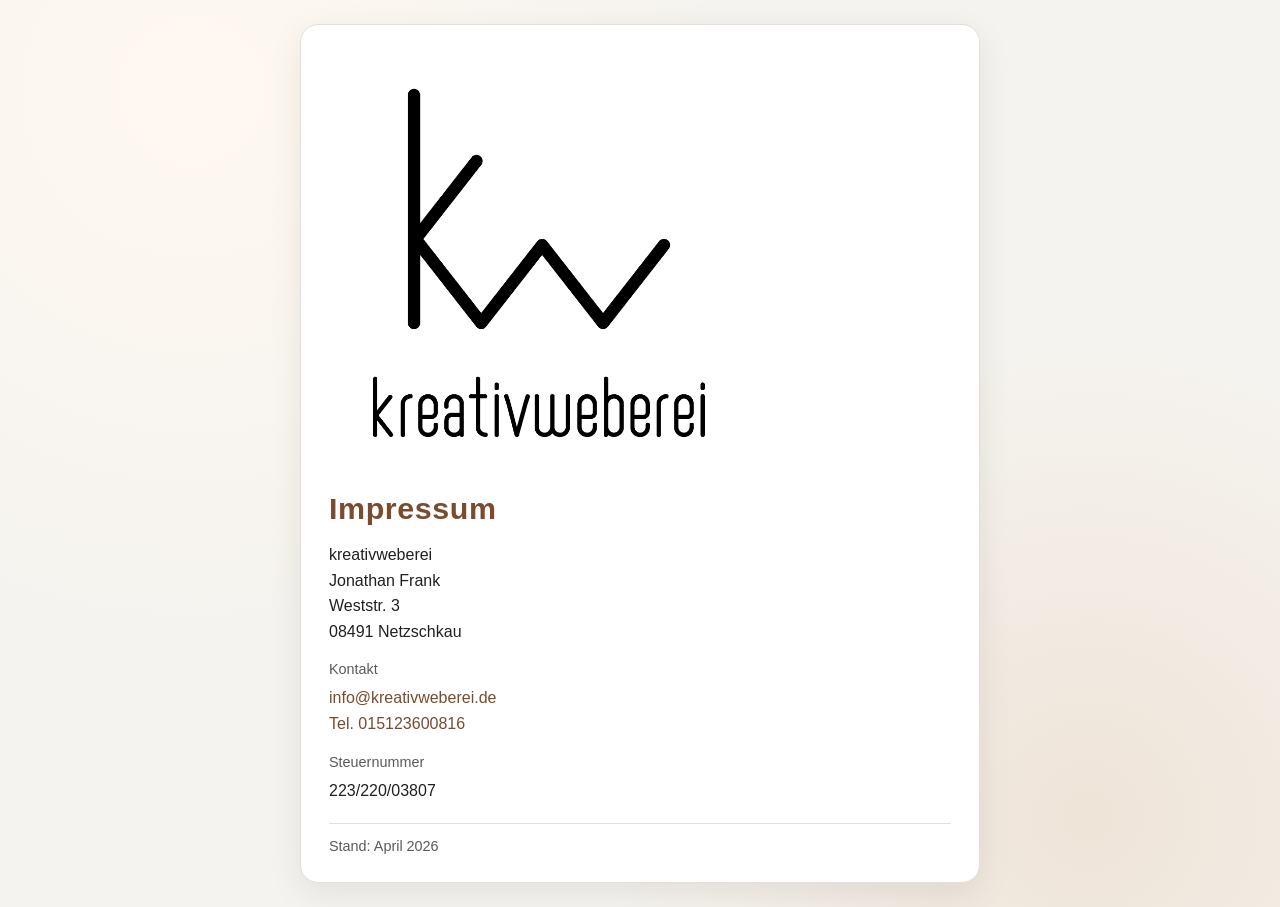
==== index.html @ c50a90d7 "Impressum initial" ====
<!doctype html>
<html lang="de">
<head>
  <meta charset="utf-8" />
  <meta name="viewport" content="width=device-width, initial-scale=1" />
  <title>Impressum | kreativweberei</title>
  <meta name="description" content="Impressum von kreativweberei" />
  <style>
    :root {
      --bg: #f5f3ef;
      --card: #ffffff;
      --text: #202020;
      --muted: #5a5a5a;
      --accent: #7a4b2f;
      --border: #e6dfd6;
    }

    * {
      box-sizing: border-box;
    }

    body {
      margin: 0;
      min-height: 100vh;
      font-family: "Segoe UI", Tahoma, Geneva, Verdana, sans-serif;
      color: var(--text);
      background:
        radial-gradient(circle at 15% 10%, #fff8f1 0%, rgba(255, 248, 241, 0) 40%),
        radial-gradient(circle at 85% 90%, #efe4d8 0%, rgba(239, 228, 216, 0) 35%),
        var(--bg);
      display: grid;
      place-items: center;
      padding: 24px;
    }

    main {
      width: 100%;
      max-width: 680px;
      background: var(--card);
      border: 1px solid var(--border);
      border-radius: 18px;
      padding: 28px;
      box-shadow: 0 10px 35px rgba(0, 0, 0, 0.08);
    }

    h1 {
      margin: 0 0 16px;
      font-size: clamp(1.4rem, 3vw, 1.9rem);
      letter-spacing: 0.02em;
      color: var(--accent);
    }

    .logo {
      display: block;
      width: min(100%, 420px);
      height: auto;
      margin: 0 0 18px;
    }

    p {
      margin: 0;
      line-height: 1.6;
      font-size: 1rem;
    }

    .block {
      margin-top: 14px;
    }

    .label {
      display: block;
      margin-bottom: 4px;
      font-size: 0.9rem;
      color: var(--muted);
    }

    a {
      color: var(--accent);
      text-decoration: none;
      border-bottom: 1px solid transparent;
      transition: border-color 0.2s ease;
    }

    a:hover,
    a:focus-visible {
      border-color: var(--accent);
      outline: none;
    }

    footer {
      margin-top: 20px;
      padding-top: 14px;
      border-top: 1px solid var(--border);
      color: var(--muted);
      font-size: 0.9rem;
    }

    @media (max-width: 460px) {
      main {
        padding: 22px;
        border-radius: 14px;
      }
    }
  </style>
</head>
<body>
  <main>
    <img class="logo" src="logo-kreativweberei.png" alt="Logo kreativweberei" />
    <h1>Impressum</h1>

    <p>kreativweberei<br />
      Jonathan Frank<br />
      Weststr. 3<br />
      08491 Netzschkau
    </p>

    <p class="block">
      <span class="label">Kontakt</span>
      <a href="mailto:info@kreativweberei.de">info@kreativweberei.de</a><br />
      <a href="tel:+4915123600816">Tel. 015123600816</a>
    </p>

    <p class="block">
      <span class="label">Steuernummer</span>
      223/220/03807
    </p>

    <footer>
      Stand: April 2026
    </footer>
  </main>
</body>
</html>
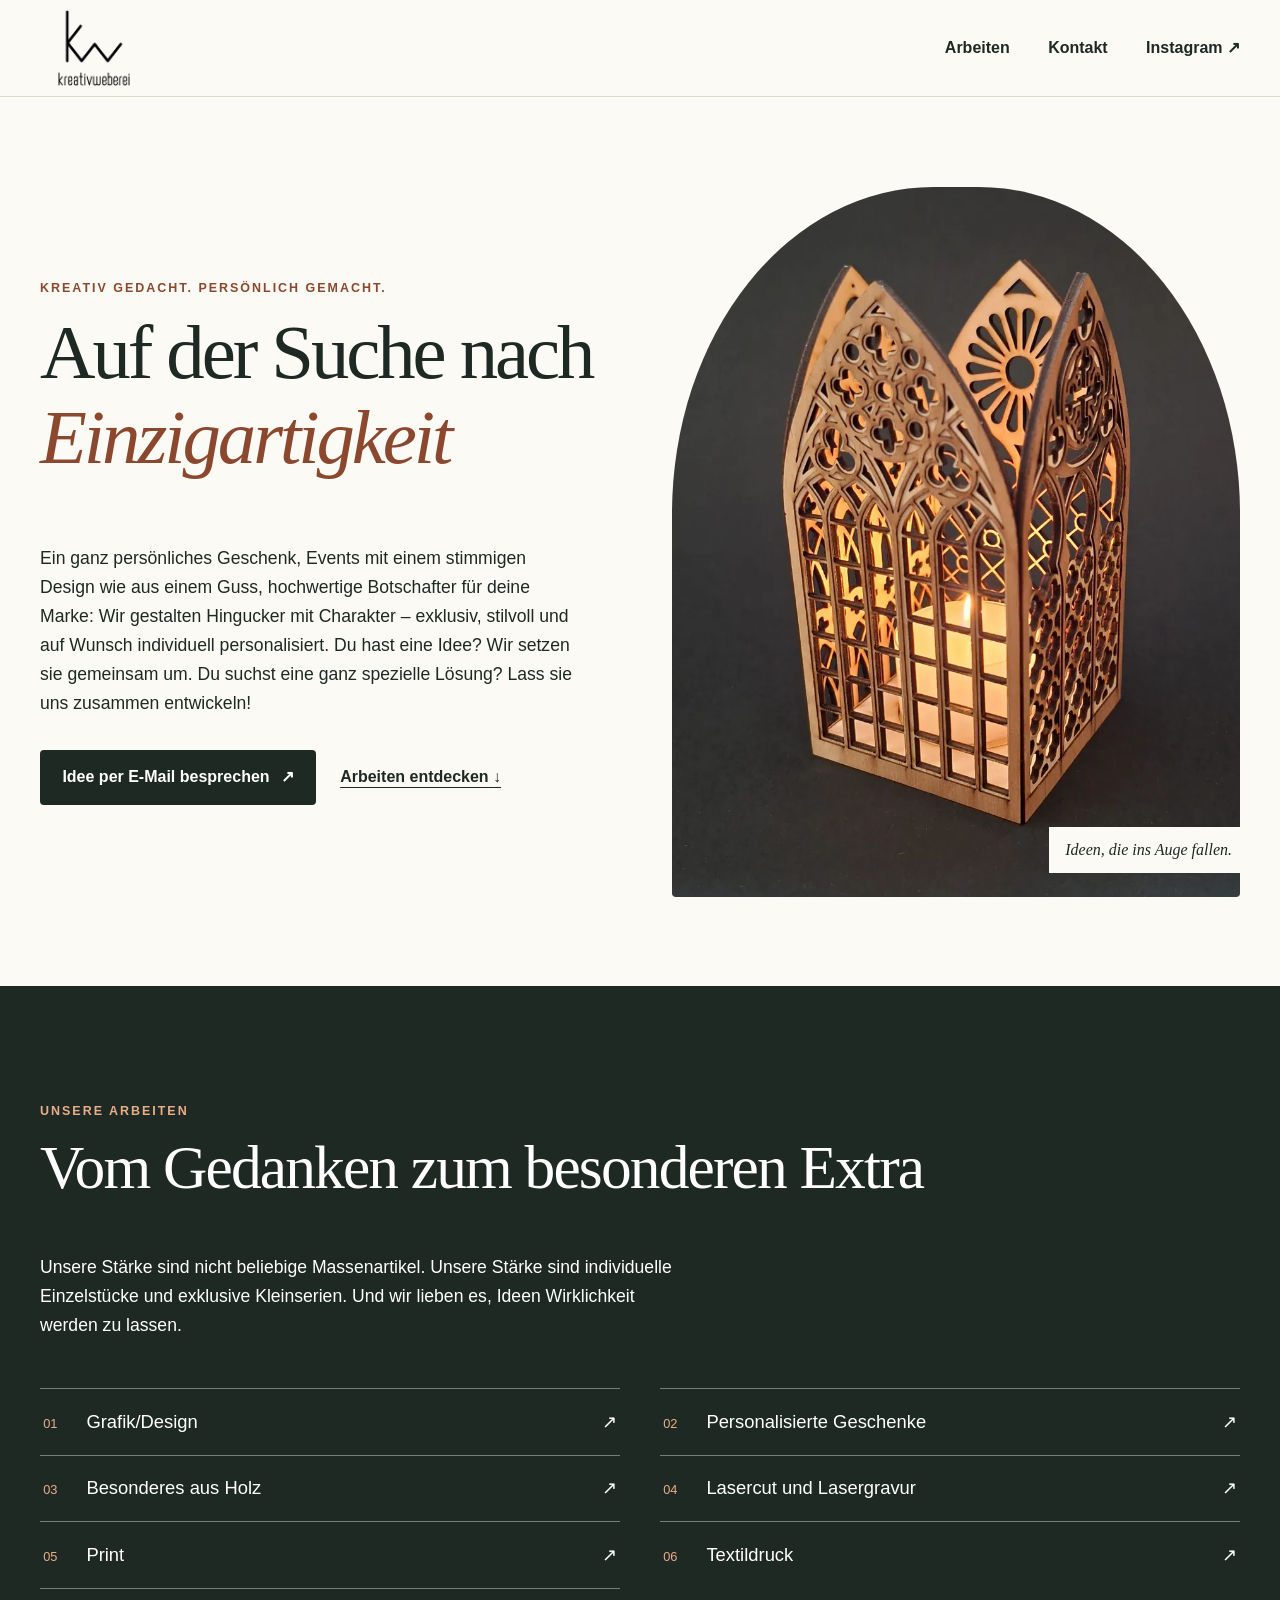
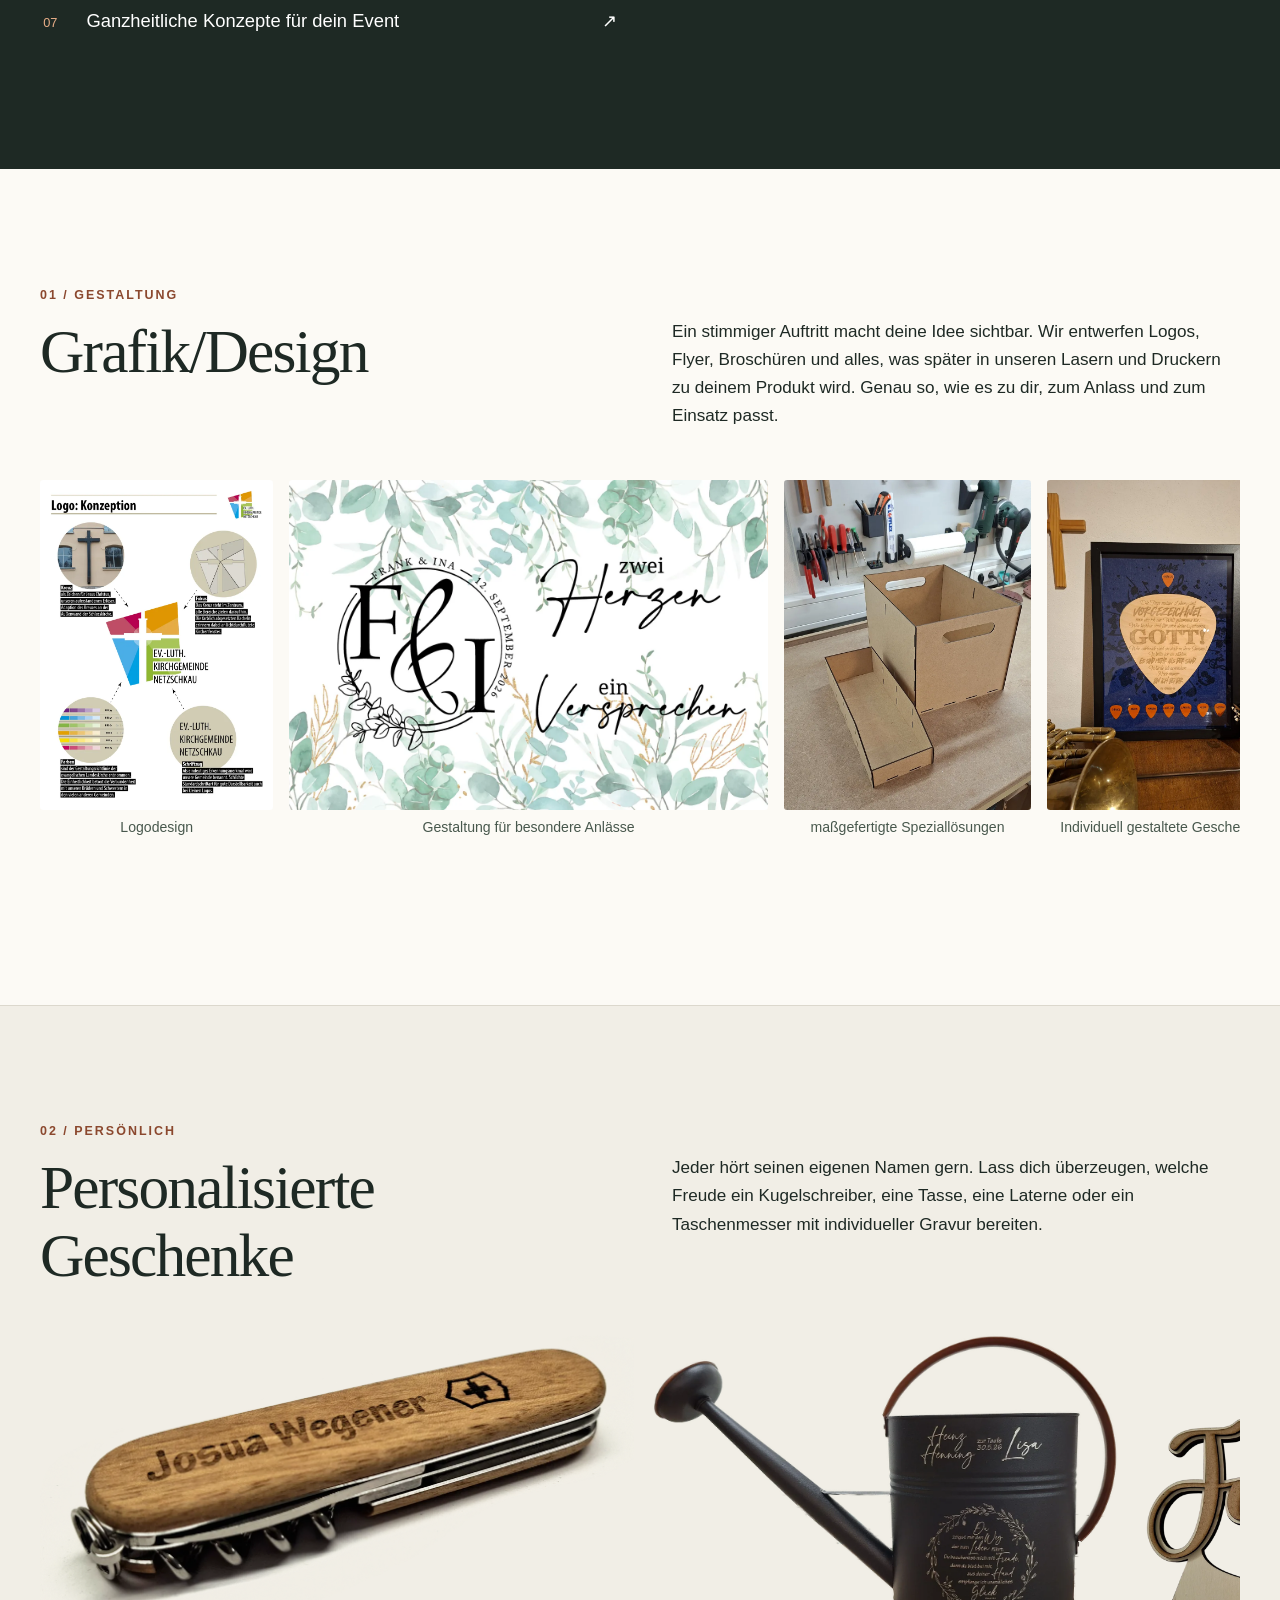
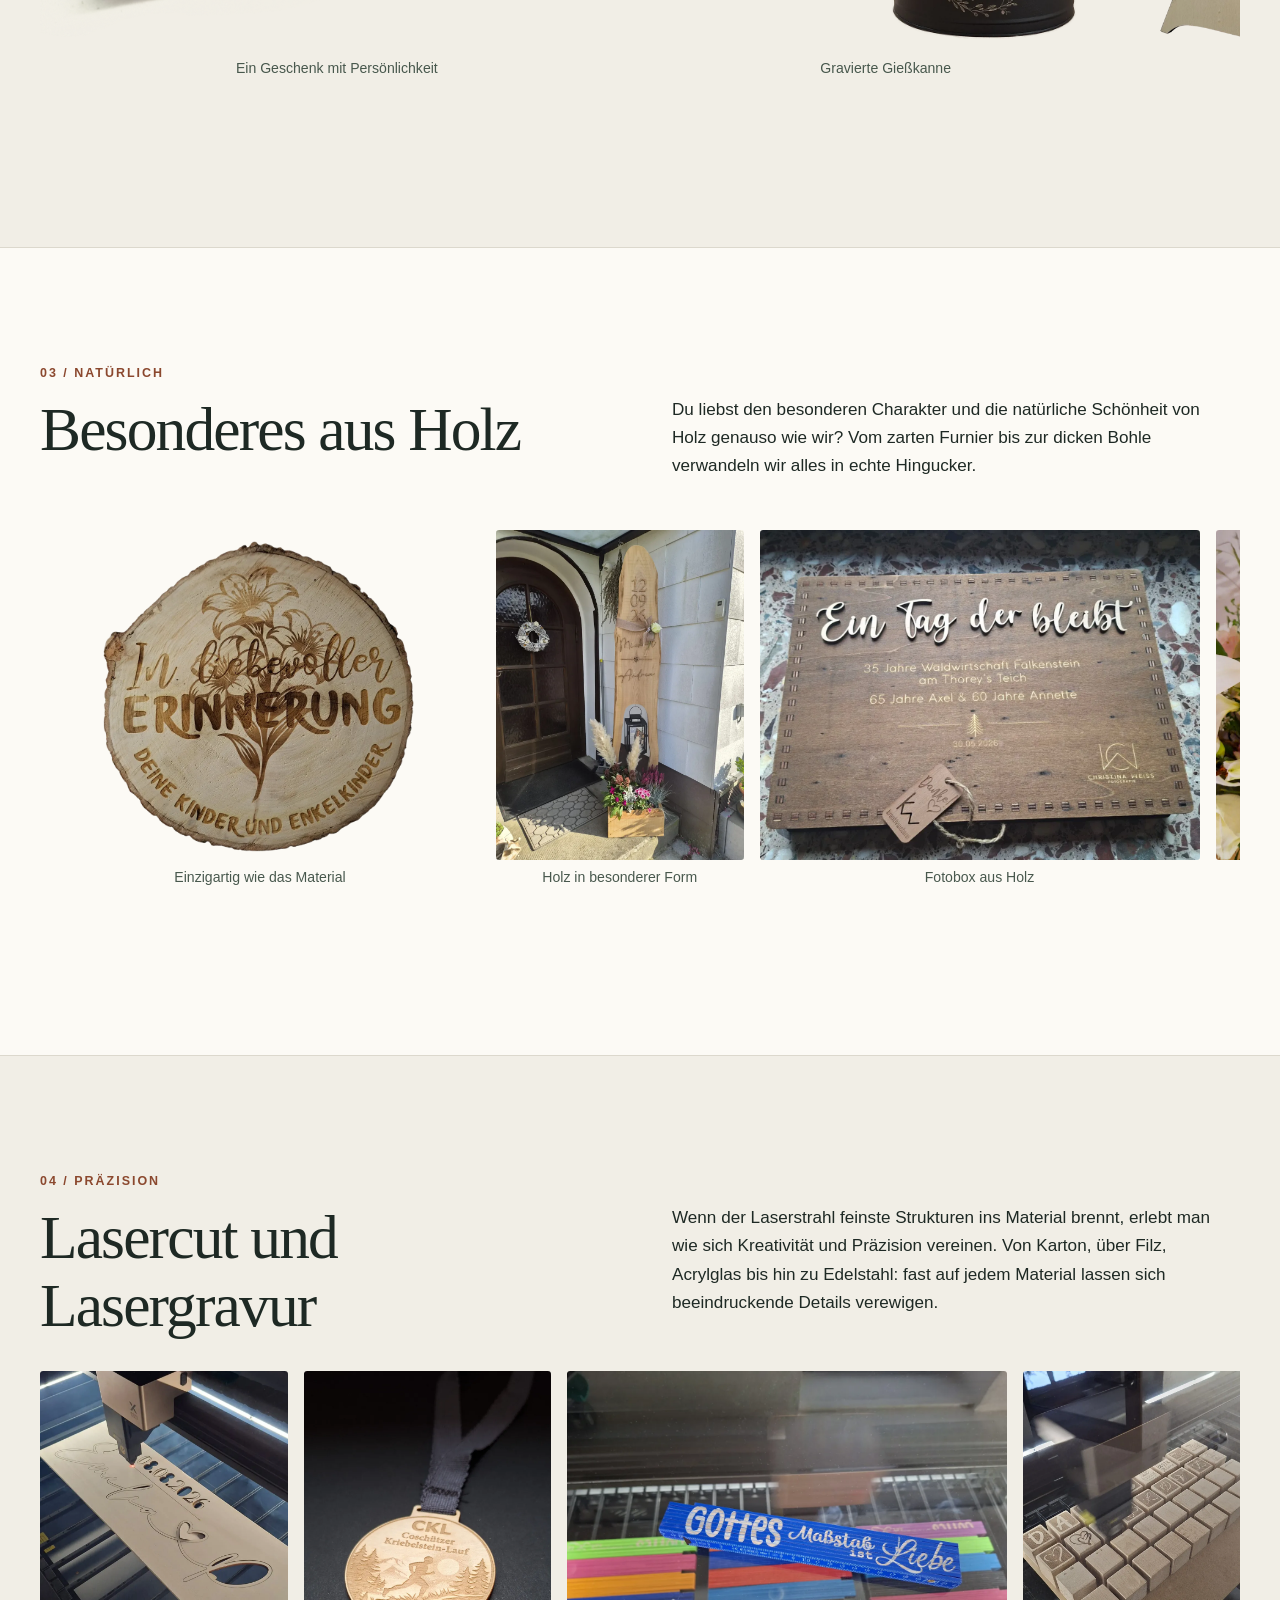
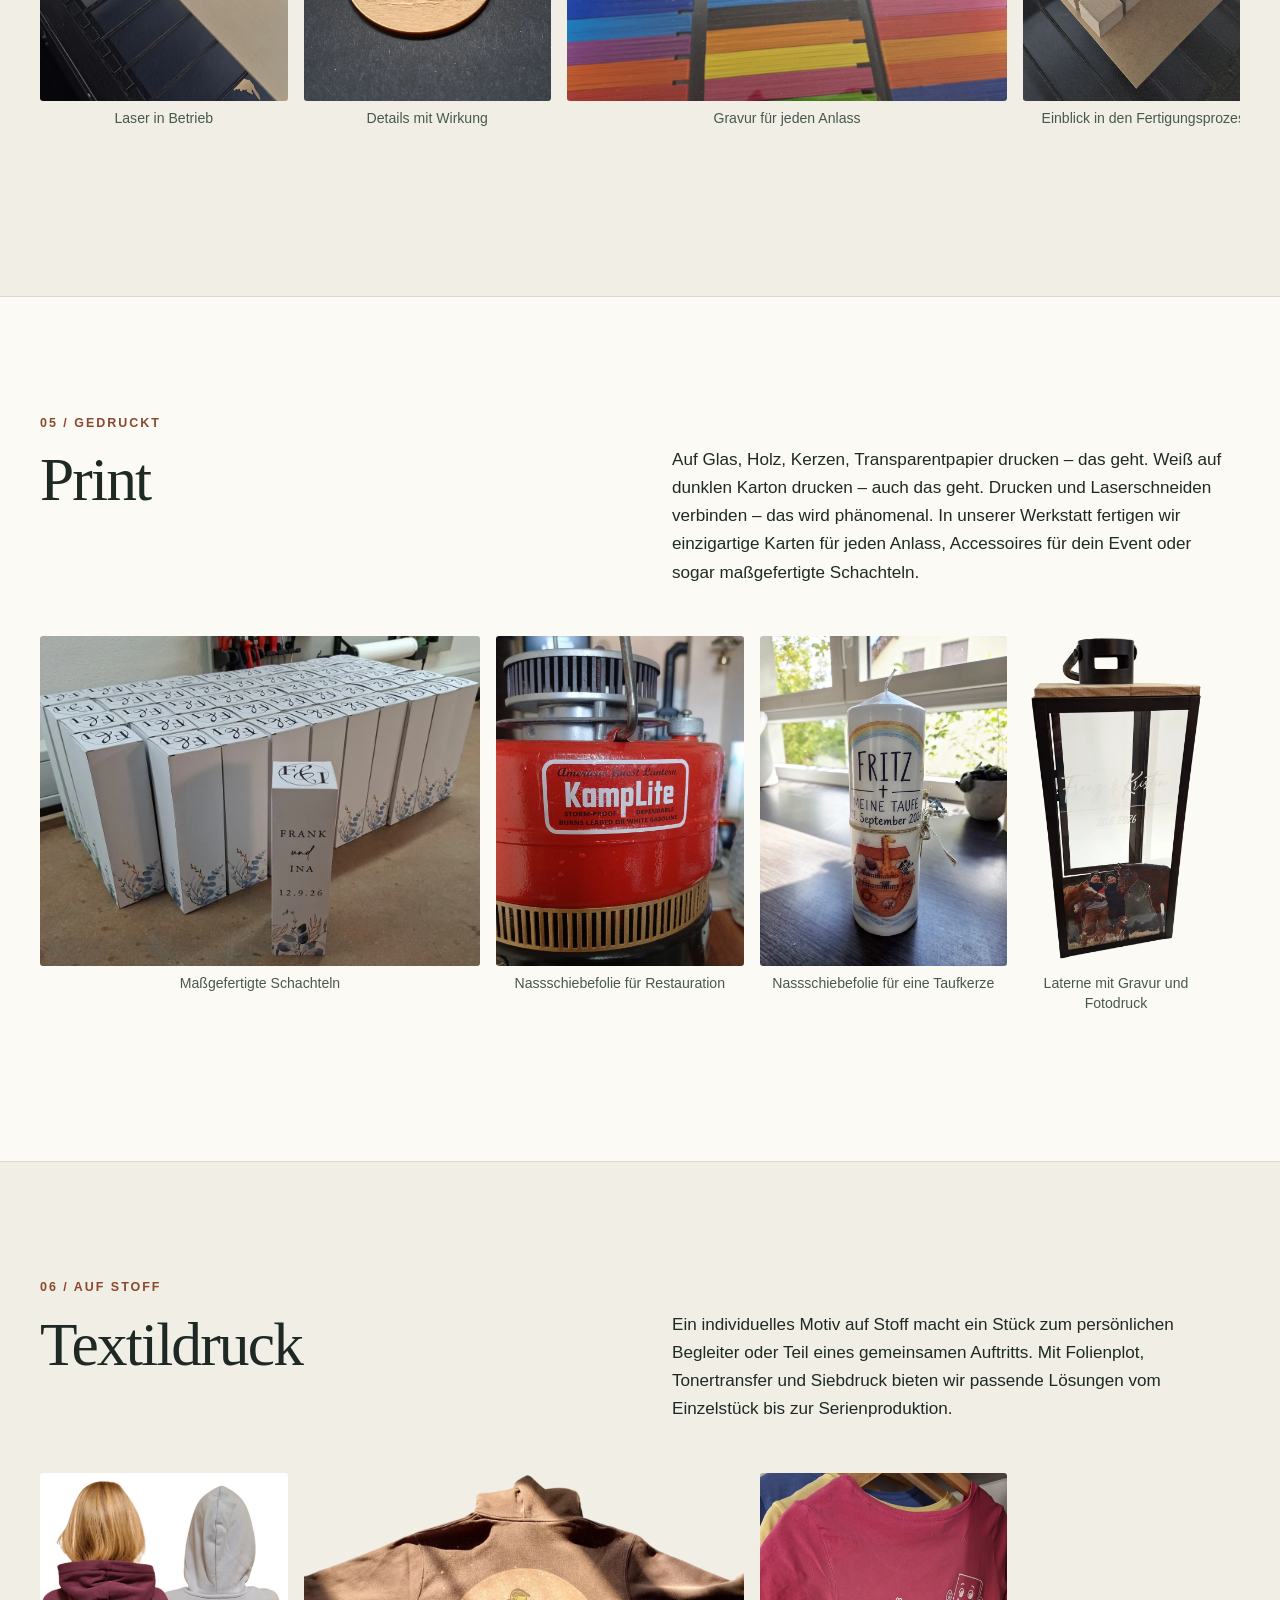
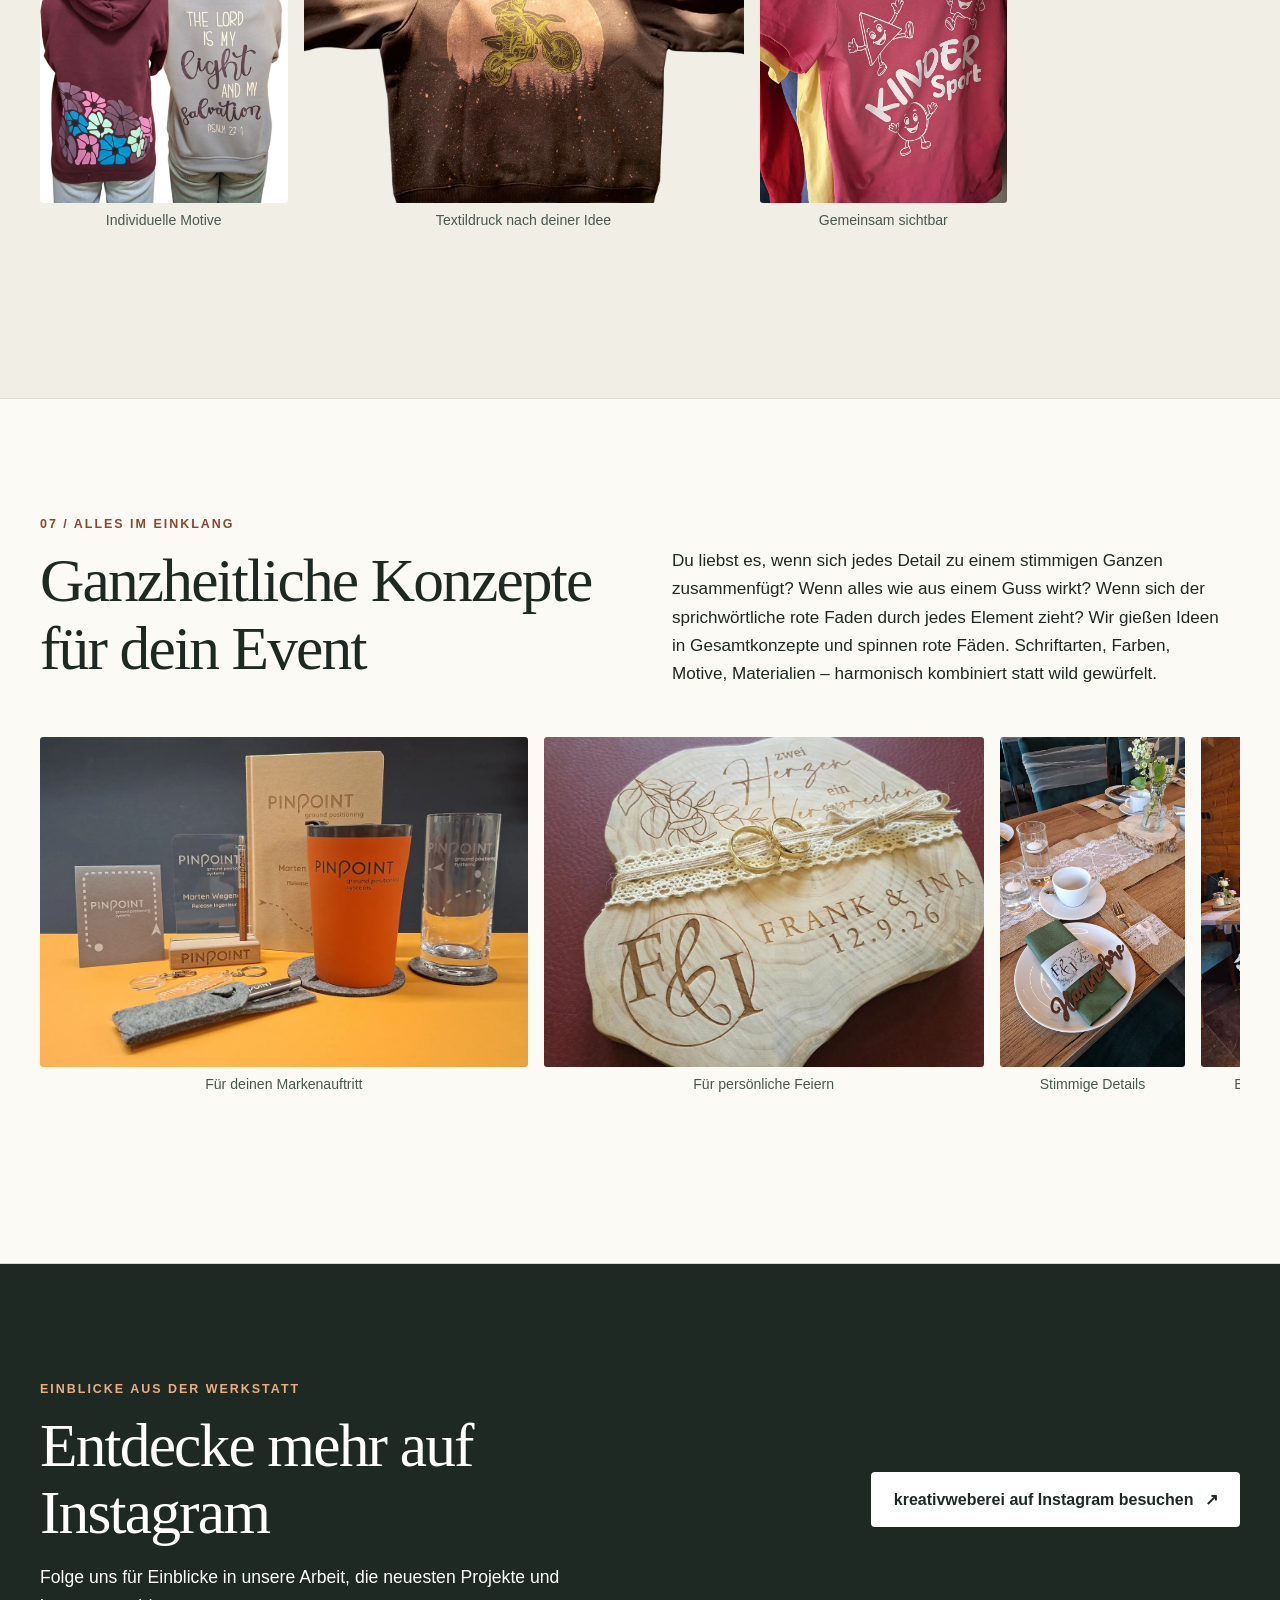
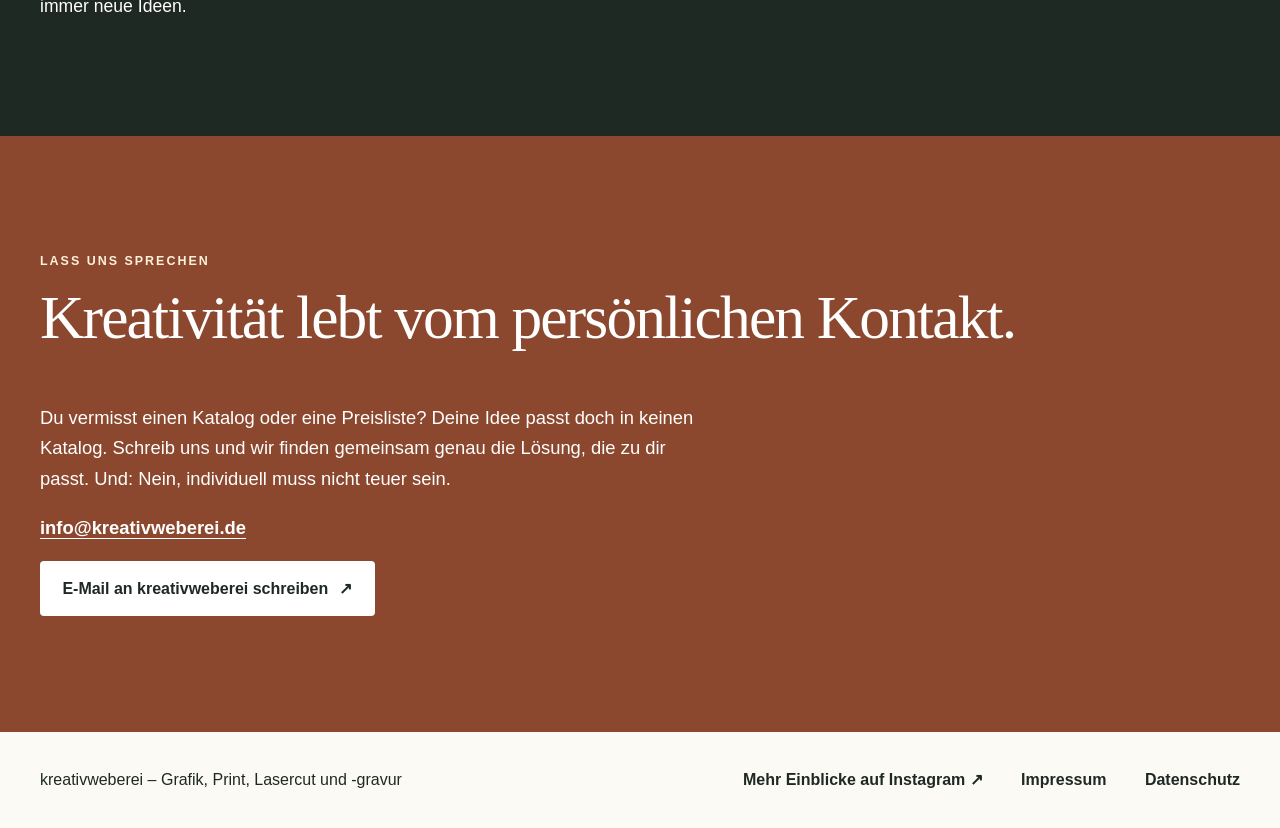
==== commit d7172536: "Website veroeffentlichen Co-authored-by: Copilot <223556219+Copilot@users.noreply.github.com>" ====
--- a/index.html
+++ b/index.html
@@ -1,133 +1,209 @@
 <!doctype html>
 <html lang="de">
 <head>
-  <meta charset="utf-8" />
-  <meta name="viewport" content="width=device-width, initial-scale=1" />
-  <title>Impressum | kreativweberei</title>
-  <meta name="description" content="Impressum von kreativweberei" />
-  <style>
-    :root {
-      --bg: #f5f3ef;
-      --card: #ffffff;
-      --text: #202020;
-      --muted: #5a5a5a;
-      --accent: #7a4b2f;
-      --border: #e6dfd6;
-    }
-
-    * {
-      box-sizing: border-box;
-    }
-
-    body {
-      margin: 0;
-      min-height: 100vh;
-      font-family: "Segoe UI", Tahoma, Geneva, Verdana, sans-serif;
-      color: var(--text);
-      background:
-        radial-gradient(circle at 15% 10%, #fff8f1 0%, rgba(255, 248, 241, 0) 40%),
-        radial-gradient(circle at 85% 90%, #efe4d8 0%, rgba(239, 228, 216, 0) 35%),
-        var(--bg);
-      display: grid;
-      place-items: center;
-      padding: 24px;
-    }
-
-    main {
-      width: 100%;
-      max-width: 680px;
-      background: var(--card);
-      border: 1px solid var(--border);
-      border-radius: 18px;
-      padding: 28px;
-      box-shadow: 0 10px 35px rgba(0, 0, 0, 0.08);
-    }
-
-    h1 {
-      margin: 0 0 16px;
-      font-size: clamp(1.4rem, 3vw, 1.9rem);
-      letter-spacing: 0.02em;
-      color: var(--accent);
-    }
-
-    .logo {
-      display: block;
-      width: min(100%, 420px);
-      height: auto;
-      margin: 0 0 18px;
-    }
-
-    p {
-      margin: 0;
-      line-height: 1.6;
-      font-size: 1rem;
-    }
-
-    .block {
-      margin-top: 14px;
-    }
-
-    .label {
-      display: block;
-      margin-bottom: 4px;
-      font-size: 0.9rem;
-      color: var(--muted);
-    }
-
-    a {
-      color: var(--accent);
-      text-decoration: none;
-      border-bottom: 1px solid transparent;
-      transition: border-color 0.2s ease;
-    }
-
-    a:hover,
-    a:focus-visible {
-      border-color: var(--accent);
-      outline: none;
-    }
-
-    footer {
-      margin-top: 20px;
-      padding-top: 14px;
-      border-top: 1px solid var(--border);
-      color: var(--muted);
-      font-size: 0.9rem;
-    }
-
-    @media (max-width: 460px) {
-      main {
-        padding: 22px;
-        border-radius: 14px;
-      }
-    }
-  </style>
+  <meta charset="utf-8">
+  <meta name="viewport" content="width=device-width, initial-scale=1">
+  <meta name="description" content="Individuelle Gestaltung, personalisierte Geschenke, Holzarbeiten, Lasercut, Lasergravur, Print, Textildruck und Eventkonzepte von kreativweberei.">
+  <title>kreativweberei | Individuelle Gestaltung, Geschenke und Eventideen</title>
+  <link rel="stylesheet" href="style.css">
 </head>
 <body>
-  <main>
-    <img class="logo" src="logo-kreativweberei.png" alt="Logo kreativweberei" />
-    <h1>Impressum</h1>
-
-    <p>kreativweberei<br />
-      Jonathan Frank<br />
-      Weststr. 3<br />
-      08491 Netzschkau
-    </p>
-
-    <p class="block">
-      <span class="label">Kontakt</span>
-      <a href="mailto:info@kreativweberei.de">info@kreativweberei.de</a><br />
-      <a href="tel:+4915123600816">Tel. 015123600816</a>
-    </p>
-
-    <p class="block">
-      <span class="label">Steuernummer</span>
-      223/220/03807
-    </p>
-
-    <footer>
-      Stand: April 2026
-    </footer>
+  <a class="skip-link" href="#inhalt">Zum Inhalt springen</a>
+  <header class="site-header">
+    <div class="container header-inner">
+      <a class="brand" href="#start" aria-label="kreativweberei – zum Anfang">
+        <img src="assets/img/logo.png" alt="kreativweberei" width="190" height="190">
+      </a>
+      <nav aria-label="Hauptnavigation">
+        <a href="#bereiche">Arbeiten</a>
+        <a href="#kontakt">Kontakt</a>
+        <a href="https://www.instagram.com/kreativweberei/">Instagram <span aria-hidden="true">↗</span></a>
+      </nav>
+    </div>
+  </header>
+
+  <main id="inhalt">
+    <section class="hero" id="start" aria-labelledby="hero-title">
+      <div class="container hero-grid">
+        <div class="hero-copy">
+          <p class="eyebrow">Kreativ gedacht. Persönlich gemacht.</p>
+          <h1 id="hero-title">Auf der Suche nach <em>Einzigartigkeit</em></h1>
+          <p>Ein ganz persönliches Geschenk, Events mit einem stimmigen Design wie aus einem Guss, hochwertige Botschafter für deine Marke: Wir gestalten Hingucker mit Charakter – exklusiv, stilvoll und auf Wunsch individuell personalisiert. Du hast eine Idee? Wir setzen sie gemeinsam um. Du suchst eine ganz spezielle Lösung? Lass sie uns zusammen entwickeln!</p>
+          <div class="actions">
+            <a class="button" href="mailto:info@kreativweberei.de">Idee per E-Mail besprechen <span aria-hidden="true">↗</span></a>
+            <a class="text-link" href="#bereiche">Arbeiten entdecken <span aria-hidden="true">↓</span></a>
+          </div>
+        </div>
+        <figure class="hero-image">
+          <img src="assets/img/windlicht.webp" alt="Windlicht aus Furnier mit ausgeschnittenen gotischen Fenstern" width="900" height="675" fetchpriority="high">
+          <figcaption>Ideen, die ins Auge fallen.</figcaption>
+        </figure>
+      </div>
+    </section>
+
+    <section class="overview section" id="bereiche" aria-labelledby="bereiche-title">
+      <div class="container">
+        <p class="eyebrow">Unsere Arbeiten</p>
+        <h2 id="bereiche-title">Vom Gedanken zum besonderen Extra</h2>
+        <p class="section-intro">Unsere Stärke sind nicht beliebige Massenartikel. Unsere Stärke sind individuelle Einzelstücke und exklusive Kleinserien. Und wir lieben es, Ideen Wirklichkeit werden zu lassen.</p>
+        <nav class="area-nav" aria-label="Leistungsbereiche">
+          <a href="#grafik-design"><span>01</span> Grafik/Design <span aria-hidden="true">↗</span></a>
+          <a href="#personalisierte-geschenke"><span>02</span> Personalisierte Geschenke <span aria-hidden="true">↗</span></a>
+          <a href="#holz"><span>03</span> Besonderes aus Holz <span aria-hidden="true">↗</span></a>
+          <a href="#lasercut-lasergravur"><span>04</span> Lasercut und Lasergravur <span aria-hidden="true">↗</span></a>
+          <a href="#print"><span>05</span> Print <span aria-hidden="true">↗</span></a>
+          <a href="#textildruck"><span>06</span> Textildruck <span aria-hidden="true">↗</span></a>
+          <a href="#event"><span>07</span> Ganzheitliche Konzepte für dein Event <span aria-hidden="true">↗</span></a>
+        </nav>
+      </div>
+    </section>
+
+    <section class="work section" id="grafik-design" aria-labelledby="grafik-title">
+      <div class="container">
+        <div class="work-heading"><p class="eyebrow">01 / Gestaltung</p><h2 id="grafik-title">Grafik/Design</h2>
+          <p>Ein stimmiger Auftritt macht deine Idee sichtbar. Wir entwerfen Logos, Flyer, Broschüren und alles, was später in unseren Lasern und Druckern zu deinem Produkt wird. Genau so, wie es zu dir, zum Anlass und zum Einsatz passt.</p></div>
+        <div class="gallery-carousel">
+          <div class="gallery" role="region" aria-label="Beispiele für Grafik und Design" tabindex="0">
+            <figure><img src="assets/img/logodesign.webp" alt="Beispiel für ein gestaltetes Logo" width="800" height="600" loading="lazy"><figcaption>Logodesign</figcaption></figure>
+            <figure><img src="assets/img/flaschenbanderole.webp" alt="Gestaltete Flaschenbanderole mit Hochzeitslogo" width="800" height="600" loading="lazy"><figcaption>Gestaltung für besondere Anlässe</figcaption></figure>
+            <figure class="portrait"><img src="assets/img/sichtlagerkaesten.webp" alt="Maßgefertigte Sichtlagerkästen und Regalboxen aus Holz" width="900" height="1200" loading="lazy"><figcaption>maßgefertigte Speziallösungen</figcaption></figure>
+            <figure><img src="assets/img/gitarrenplektren.webp" alt="Individuelles Geschenk aus Holz, Filz und Gitarrenplektren" width="1200" height="900" loading="lazy"><figcaption>Individuell gestaltete Geschenkidee</figcaption></figure>
+          </div>
+        </div>
+      </div>
+    </section>
+
+    <section class="work section tinted" id="personalisierte-geschenke" aria-labelledby="geschenke-title">
+      <div class="container">
+        <div class="work-heading"><p class="eyebrow">02 / Persönlich</p><h2 id="geschenke-title">Personalisierte Geschenke</h2>
+          <p>Jeder hört seinen eigenen Namen gern. Lass dich überzeugen, welche Freude ein Kugelschreiber, eine Tasse, eine Laterne oder ein Taschenmesser mit individueller Gravur bereiten.</p></div>
+        <div class="gallery-carousel">
+          <div class="gallery" role="region" aria-label="Beispiele für personalisierte Geschenke" tabindex="0">
+            <figure class="portrait"><img src="assets/img/taschenmesser.webp" alt="Personalisiertes Taschenmesser mit Gravur" width="1200" height="667" loading="lazy"><figcaption>Ein Geschenk mit Persönlichkeit</figcaption></figure>
+            <figure class="portrait"><img src="assets/img/giesskanne.webp" alt="Gießkanne mit individueller Gravur" width="1200" height="839" loading="lazy"><figcaption>Gravierte Gießkanne</figcaption></figure>
+            <figure class="portrait"><img src="assets/img/namensbuchstabe.webp" alt="Personalisierter Namensbuchstabe aus Holz" width="1200" height="1098" loading="lazy"><figcaption>Persönlich bis ins Detail</figcaption></figure>
+            <figure><img src="assets/img/filz-1.webp" alt="Erster Arbeitsschritt bei der Fertigung eines Filzanhängers" width="800" height="600" loading="lazy"><figcaption>Ein Anhänger entsteht</figcaption></figure>
+            <figure><img src="assets/img/filz-2.webp" alt="Weiterer Arbeitsschritt bei der Fertigung eines Filzanhängers" width="800" height="600" loading="lazy"><figcaption>Mit Liebe zum Detail</figcaption></figure>
+            <figure><img src="assets/img/filz-3.webp" alt="Filzanhänger im Fertigungsprozess" width="800" height="600" loading="lazy"><figcaption>Das fertige Einzelstück</figcaption></figure>
+            <figure><img src="assets/img/brotbuechsen.webp" alt="Personalisierte Brotbüchsen und Trinkflaschen aus Edelstahl" width="800" height="600" loading="lazy"><figcaption>Persönliche Begleiter</figcaption></figure>
+          </div>
+        </div>
+      </div>
+    </section>
+
+    <section class="work section" id="holz" aria-labelledby="holz-title">
+      <div class="container">
+        <div class="work-heading"><p class="eyebrow">03 / Natürlich</p><h2 id="holz-title">Besonderes aus Holz</h2>
+          <p>Du liebst den besonderen Charakter und die natürliche Schönheit von Holz genauso wie wir? Vom zarten Furnier bis zur dicken Bohle verwandeln wir alles in echte Hingucker.</p></div>
+        <div class="gallery-carousel">
+          <div class="gallery" role="region" aria-label="Beispiele für individuelle Holzarbeiten" tabindex="0">
+            <figure><img src="assets/img/baumscheibe.webp" alt="Baumscheibe mit floraler Gravur" width="800" height="600" loading="lazy"><figcaption>Einzigartig wie das Material</figcaption></figure>
+            <figure class="portrait"><img src="assets/img/stele.webp" alt="Individuell gestaltete Stele aus Holz" width="900" height="1200" loading="lazy"><figcaption>Holz in besonderer Form</figcaption></figure>
+            <figure><img src="assets/img/fotobox.webp" alt="Individuell gefertigte Fotobox aus Holz" width="800" height="600" loading="lazy"><figcaption>Fotobox aus Holz</figcaption></figure>
+            <figure><img src="assets/img/blumenstecker.webp" alt="Dekorativer Blumenstecker aus Holz" width="800" height="600" loading="lazy"><figcaption>Blumenstecker aus Holz</figcaption></figure>
+            <figure><img src="assets/img/windlicht.webp" alt="Windlicht aus Furnier mit ausgeschnittenen gotischen Fenstern" width="800" height="600" loading="lazy"><figcaption>Feine Lasercut-Arbeit in Furnier</figcaption></figure>
+          </div>
+        </div>
+      </div>
+    </section>
+
+    <section class="work section tinted" id="lasercut-lasergravur" aria-labelledby="laser-title">
+      <div class="container">
+        <div class="work-heading"><p class="eyebrow">04 / Präzision</p><h2 id="laser-title">Lasercut und Lasergravur</h2>
+          <p>Wenn der Laserstrahl feinste Strukturen ins Material brennt, erlebt man wie sich Kreativität und Präzision vereinen. Von Karton, über Filz, Acrylglas bis hin zu Edelstahl: fast auf jedem Material lassen sich beeindruckende Details verewigen.</p></div>
+        <div class="gallery-carousel">
+          <div class="gallery" role="region" aria-label="Beispiele für Lasercut und Lasergravur" tabindex="0">
+            <figure><img src="assets/img/laser.webp" alt="Laser während der Bearbeitung eines Werkstücks" width="800" height="600" loading="lazy"><figcaption>Laser in Betrieb</figcaption></figure>
+            <figure><img src="assets/img/medaille.webp" alt="Individuell gefertigte Medaille" width="800" height="600" loading="lazy"><figcaption>Details mit Wirkung</figcaption></figure>
+            <figure><img src="assets/img/zollstock.webp" alt="Gravierte Zollstöcke" width="800" height="600" loading="lazy"><figcaption>Gravur für jeden Anlass</figcaption></figure>
+            <figure><img src="assets/img/laserprozess.webp" alt="Lasergravur während des Fertigungsprozesses" width="800" height="600" loading="lazy"><figcaption>Einblick in den Fertigungsprozess</figcaption></figure>
+            <figure><img src="assets/img/accessoires-muttertag.webp" alt="Individuelle Accessoires zum Muttertag" width="800" height="600" loading="lazy"><figcaption>Besondere Accessoires</figcaption></figure>
+            <figure><img src="assets/img/isolierkanne.webp" alt="Individuell gestaltete Isolierkanne" width="800" height="600" loading="lazy"><figcaption>Gravur auf einer Isolierkanne</figcaption></figure>
+          </div>
+        </div>
+      </div>
+    </section>
+
+    <section class="work section" id="print" aria-labelledby="print-title">
+      <div class="container">
+        <div class="work-heading"><p class="eyebrow">05 / Gedruckt</p><h2 id="print-title">Print</h2>
+          <p>Auf Glas, Holz, Kerzen, Transparentpapier drucken – das geht. Weiß auf dunklen Karton drucken – auch das geht. Drucken und Laserschneiden verbinden – das wird phänomenal. In unserer Werkstatt fertigen wir einzigartige Karten für jeden Anlass, Accessoires für dein Event oder sogar maßgefertigte Schachteln.</p></div>
+        <div class="gallery-carousel">
+          <div class="gallery" role="region" aria-label="Beispiele für Print" tabindex="0">
+            <figure><img src="assets/img/schachtel.webp" alt="Kleinserie individuell gestalteter Schachteln für Sektgläser" width="800" height="600" loading="lazy"><figcaption>Maßgefertigte Schachteln</figcaption></figure>
+            <figure><img src="assets/img/nassschiebefolie-restauration.webp" alt="Nassschiebefolie als Einzelstück für eine Restauration" width="800" height="600" loading="lazy"><figcaption>Nassschiebefolie für Restauration</figcaption></figure>
+            <figure class="portrait"><img src="assets/img/nassschiebefolie-taufkerze.webp" alt="Nassschiebefolie zur Gestaltung einer Taufkerze" width="900" height="1200" loading="lazy"><figcaption>Nassschiebefolie für eine Taufkerze</figcaption></figure>
+            <figure class="portrait"><img src="assets/img/laterne.webp" alt="Freigestellte Laterne mit Gravur und Fotodruck auf Glas" width="676" height="1200" loading="lazy"><figcaption>Laterne mit Gravur und Fotodruck</figcaption></figure>
+          </div>
+        </div>
+      </div>
+    </section>
+
+    <section class="work section tinted" id="textildruck" aria-labelledby="textil-title">
+      <div class="container">
+        <div class="work-heading"><p class="eyebrow">06 / Auf Stoff</p><h2 id="textil-title">Textildruck</h2>
+          <p>Ein individuelles Motiv auf Stoff macht ein Stück zum persönlichen Begleiter oder Teil eines gemeinsamen Auftritts. Mit Folienplot, Tonertransfer und Siebdruck bieten wir passende Lösungen vom Einzelstück bis zur Serienproduktion.</p></div>
+        <div class="gallery-carousel">
+          <div class="gallery" role="region" aria-label="Beispiele für Textildruck" tabindex="0">
+            <figure><img src="assets/img/textil-1.webp" alt="Beispiel für individuellen Textildruck" width="800" height="600" loading="lazy"><figcaption>Individuelle Motive</figcaption></figure>
+            <figure><img src="assets/img/textil-2.webp" alt="Weiteres Beispiel für bedruckte Textilien" width="800" height="600" loading="lazy"><figcaption>Textildruck nach deiner Idee</figcaption></figure>
+            <figure><img src="assets/img/textil-3.webp" alt="Bedrucktes Textil als Teil eines gemeinsamen Auftritts" width="800" height="600" loading="lazy"><figcaption>Gemeinsam sichtbar</figcaption></figure>
+          </div>
+        </div>
+      </div>
+    </section>
+
+    <section class="work section" id="event" aria-labelledby="event-title">
+      <div class="container">
+        <div class="work-heading"><p class="eyebrow">07 / Alles im Einklang</p><h2 id="event-title">Ganzheitliche Konzepte für dein Event</h2>
+          <p>Du liebst es, wenn sich jedes Detail zu einem stimmigen Ganzen zusammenfügt? Wenn alles wie aus einem Guss wirkt? Wenn sich der sprichwörtliche rote Faden durch jedes Element zieht? Wir gießen Ideen in Gesamtkonzepte und spinnen rote Fäden. Schriftarten, Farben, Motive, Materialien – harmonisch kombiniert statt wild gewürfelt.</p></div>
+        <div class="gallery-carousel">
+          <div class="gallery event-gallery" role="region" aria-label="Beispiele für ganzheitliche Eventkonzepte" tabindex="0">
+            <figure><img src="assets/img/event-business.webp" alt="Abgestimmtes Set gebrandeter Produkte für eine Veranstaltung" width="800" height="600" loading="lazy"><figcaption>Für deinen Markenauftritt</figcaption></figure>
+            <div class="event-group">
+            <figure><img src="assets/img/ringkissen.webp" alt="Baumscheibe als Ringkissen für eine Hochzeit" width="800" height="600" loading="lazy"><figcaption>Für persönliche Feiern</figcaption></figure>
+            <figure class="portrait"><img src="assets/img/name-serviettenbanderole.webp" alt="Tischdekoration mit Namensschriftzug und bedruckter Serviettenbanderole" width="675" height="1200" loading="lazy"><figcaption>Stimmige Details</figcaption></figure>
+            <figure class="portrait"><img src="assets/img/stelen-lasercut.webp" alt="Zwei gravierte Holzstelen mit Lasercut für eine Hochzeit" width="900" height="1200" loading="lazy"><figcaption>Ein Konzept aus einem Guss</figcaption></figure>
+            </div>
+            <figure><img src="assets/img/sektglas.webp" alt="Sektglas mit Gravur als Gastgeschenk" width="800" height="600" loading="lazy"><figcaption>Gastgeschenke mit persönlicher Note</figcaption></figure>
+            <figure><img src="assets/img/tortentopper.webp" alt="Individueller Tortentopper für eine Feier" width="800" height="600" loading="lazy"><figcaption>Der besondere Blickfang</figcaption></figure>
+            <figure><img src="assets/img/hochzeitsschild.webp" alt="Individuelles Schild für eine Hochzeit" width="800" height="600" loading="lazy"><figcaption>Ein Willkommensgruß nach Maß</figcaption></figure>
+          </div>
+        </div>
+      </div>
+    </section>
+
+    <section class="instagram section" id="instagram" aria-labelledby="instagram-title">
+      <div class="container instagram-inner">
+        <div>
+          <p class="eyebrow">Einblicke aus der Werkstatt</p>
+          <h2 id="instagram-title">Entdecke mehr auf Instagram</h2>
+          <p>Folge uns für Einblicke in unsere Arbeit, die neuesten Projekte und immer neue Ideen.</p>
+        </div>
+        <a class="button button-light" href="https://www.instagram.com/kreativweberei/">kreativweberei auf Instagram besuchen <span aria-hidden="true">↗</span></a>
+      </div>
+    </section>
+
+    <section class="contact section" id="kontakt" aria-labelledby="kontakt-title">
+      <div class="container contact-inner">
+        <p class="eyebrow">Lass uns sprechen</p>
+        <h2 id="kontakt-title">Kreativität lebt vom persönlichen Kontakt.</h2>
+        <p>Du vermisst einen Katalog oder eine Preisliste? Deine Idee passt doch in keinen Katalog. Schreib uns und wir finden gemeinsam genau die Lösung, die zu dir passt. Und: Nein, individuell muss nicht teuer sein.</p>
+        <p><a href="mailto:info@kreativweberei.de">info@kreativweberei.de</a></p>
+        <a class="button button-light" href="mailto:info@kreativweberei.de">E-Mail an kreativweberei schreiben <span aria-hidden="true">↗</span></a>
+      </div>
+    </section>
   </main>
+
+  <footer class="site-footer">
+    <div class="container footer-inner">
+      <span>kreativweberei – Grafik, Print, Lasercut und -gravur</span>
+      <nav aria-label="Footer-Navigation">
+        <a href="https://www.instagram.com/kreativweberei/">Mehr Einblicke auf Instagram <span aria-hidden="true">↗</span></a>
+        <a href="impressum.html">Impressum</a>
+        <a href="datenschutz.html">Datenschutz</a>
+      </nav>
+    </div>
+  </footer>
 </body>
 </html>
--- a/style.css
+++ b/style.css
@@ -0,0 +1,199 @@
+@charset "UTF-8";
+
+:root {
+  color-scheme: light;
+  --ink: #1e2924;
+  --muted: #48584d;
+  --accent: #8b482e;
+  --paper: #fcfaf5;
+  --cream: #f1eee6;
+  --line: #dcd8cd;
+}
+
+* { box-sizing: border-box; }
+html { scroll-behavior: smooth; }
+body {
+  margin: 0;
+  color: var(--ink);
+  background: var(--paper);
+  font: 1rem/1.65 "Segoe UI", Arial, sans-serif;
+}
+img { display: block; width: 100%; height: auto; }
+a { color: inherit; }
+a:focus-visible { outline: 3px solid var(--accent); outline-offset: 4px; }
+h1, h2, p, figure { margin-top: 0; }
+h1, h2 { font-family: Georgia, "Times New Roman", serif; font-weight: 400; line-height: 1.1; }
+h1 { font-size: clamp(2.7rem, 6vw, 5.9rem); letter-spacing: -.04em; }
+h1 em { color: var(--accent); font-weight: 400; }
+h2 { font-size: clamp(2.3rem, 4.8vw, 4.4rem); letter-spacing: -.03em; }
+.container { width: min(100% - 3rem, 1200px); margin-inline: auto; }
+.section { padding-block: clamp(4rem, 9vw, 8rem); scroll-margin-top: 5.5rem; }
+.eyebrow {
+  color: var(--accent);
+  font-size: .78rem;
+  font-weight: 700;
+  letter-spacing: .16em;
+  text-transform: uppercase;
+}
+.skip-link {
+  position: absolute;
+  top: -5rem;
+  left: 1rem;
+  padding: .5rem 1rem;
+  background: white;
+  z-index: 10;
+}
+.skip-link:focus { top: 1rem; }
+.site-header { border-bottom: 1px solid var(--line); }
+.header-inner, .footer-inner {
+  display: flex;
+  align-items: center;
+  justify-content: space-between;
+  gap: 2rem;
+}
+.header-inner { min-height: 6rem; }
+.brand { display: inline-block; flex: none; }
+.brand img { width: 108px; height: 76px; object-fit: contain; }
+.site-header nav, .site-footer nav { display: flex; gap: clamp(1rem, 3vw, 2.4rem); flex-wrap: wrap; }
+.site-header nav a, .site-footer nav a { text-decoration: none; font-weight: 600; }
+.site-header nav a:hover, .site-footer nav a:hover { text-decoration: underline; }
+.hero { padding-block: clamp(3rem, 7vw, 7rem); scroll-margin-top: 5.5rem; }
+.hero-grid { display: grid; grid-template-columns: 1fr 1fr; align-items: center; gap: clamp(2rem, 5vw, 6rem); }
+.hero-copy p:not(.eyebrow) { max-width: 55ch; font-size: 1.1rem; }
+.actions { display: flex; align-items: center; gap: 1.5rem; flex-wrap: wrap; margin-top: 2rem; }
+.button {
+  display: inline-flex;
+  align-items: center;
+  justify-content: center;
+  gap: .7rem;
+  padding: .9rem 1.4rem;
+  border-radius: .25rem;
+  color: white;
+  background: var(--ink);
+  font-weight: 700;
+  text-decoration: none;
+  text-align: center;
+}
+.button:hover { background: var(--accent); }
+.text-link { font-weight: 700; text-underline-offset: .3em; }
+.hero-image { position: relative; margin: 0; }
+.hero-image img { aspect-ratio: 4 / 5; object-fit: cover; border-radius: 46% 46% .25rem .25rem; }
+.hero-image figcaption {
+  position: absolute;
+  right: -.5rem;
+  bottom: 1.5rem;
+  padding: .6rem 1rem;
+  background: var(--paper);
+  font-family: Georgia, serif;
+  font-style: italic;
+}
+.overview { background: var(--ink); color: white; }
+.overview .eyebrow { color: #e9ae88; }
+.section-intro { max-width: 65ch; font-size: 1.1rem; }
+.area-nav {
+  display: grid;
+  grid-template-columns: repeat(2, minmax(0, 1fr));
+  gap: 0 2.5rem;
+  margin-top: 3rem;
+}
+.area-nav a {
+  display: grid;
+  grid-template-columns: 2rem 1fr auto;
+  align-items: baseline;
+  gap: .7rem;
+  padding: 1.1rem .2rem;
+  border-top: 1px solid #718078;
+  font-size: 1.15rem;
+  text-decoration: none;
+}
+.area-nav a:hover { color: #f3c4a0; }
+.area-nav a span:first-child { color: #e9ae88; font-size: .8rem; }
+.work { border-bottom: 1px solid var(--line); }
+.tinted { background: var(--cream); }
+.work-heading { display: grid; grid-template-columns: minmax(0, 1fr) minmax(0, 1fr); column-gap: 4rem; margin-bottom: 2rem; }
+.work-heading .eyebrow { grid-column: 1 / -1; }
+.work-heading h2 { max-width: 18ch; margin-bottom: 0; }
+.work-heading > p:last-child { max-width: 58ch; font-size: 1.07rem; }
+.gallery-carousel { width: 100%; }
+.gallery {
+  --photo-height: clamp(230px, 26vw, 330px);
+  --gallery-gap: 1rem;
+  display: flex;
+  flex-wrap: nowrap;
+  align-items: flex-start;
+  justify-content: flex-start;
+  gap: var(--gallery-gap);
+  overflow-x: auto;
+  overflow-y: hidden;
+  overscroll-behavior-inline: contain;
+  scroll-snap-type: x mandatory;
+  scroll-behavior: smooth;
+  scrollbar-color: var(--muted) var(--cream);
+  scrollbar-width: thin;
+}
+.gallery figure {
+  position: relative;
+  flex: 0 0 auto;
+  width: fit-content;
+  max-width: 100%;
+  min-width: 0;
+  margin: 0;
+  padding-bottom: 5rem;
+  scroll-snap-align: start;
+}
+.gallery img {
+  width: auto;
+  max-width: 100%;
+  height: var(--photo-height);
+  object-fit: contain;
+  border-radius: .2rem;
+}
+.gallery figcaption {
+  position: absolute;
+  inset-inline: 0;
+  top: calc(var(--photo-height) + .25rem);
+  padding: .25rem .1rem;
+  color: var(--muted);
+  font-size: .88rem;
+  line-height: 1.4;
+  text-align: center;
+}
+.gallery:focus-visible { outline: 3px solid var(--accent); outline-offset: 4px; }
+.event-group { display: flex; flex: 0 0 auto; align-items: flex-start; gap: var(--gallery-gap); min-width: 0; }
+.event-group figure { scroll-snap-align: start; }
+.instagram { color: white; background: var(--ink); }
+.instagram-inner { display: flex; align-items: center; justify-content: space-between; gap: 2rem; }
+.instagram-inner > div { max-width: 62ch; }
+.instagram h2 { margin-bottom: 1rem; }
+.instagram p:not(.eyebrow) { margin-bottom: 0; font-size: 1.1rem; }
+.instagram .eyebrow { color: #e9ae88; }
+.contact { color: white; background: var(--accent); }
+.contact .eyebrow { color: #fff0da; }
+.contact p:not(.eyebrow) { max-width: 65ch; font-size: 1.15rem; }
+.contact p a { color: white; font-weight: 700; text-underline-offset: .2em; }
+.button-light { background: white; color: var(--ink); }
+.button-light:hover { background: var(--ink); color: white; }
+.site-footer { padding-block: 2.2rem; }
+
+@media (max-width: 800px) {
+  .hero-grid { grid-template-columns: 1fr; }
+  .hero-image { max-width: 540px; }
+  .hero-image img { aspect-ratio: 4 / 3; border-radius: .25rem; }
+  .work-heading { display: block; }
+  .work-heading h2 { margin-bottom: 1rem; }
+  .instagram-inner { align-items: flex-start; flex-direction: column; }
+}
+@media (max-width: 620px) {
+  .container { width: min(100% - 2rem, 1200px); }
+  .header-inner { align-items: flex-start; flex-direction: column; gap: 0; padding-block: .5rem 1rem; }
+  .brand img { width: 95px; height: 68px; }
+  .site-header nav { gap: 1.2rem; font-size: .92rem; }
+  .area-nav { grid-template-columns: 1fr; }
+  .footer-inner { align-items: flex-start; flex-direction: column; gap: 1rem; }
+}
+@media (max-width: 420px) {
+  .hero-image figcaption { right: 0; }
+}
+@media (prefers-reduced-motion: reduce) {
+  html, .gallery { scroll-behavior: auto; }
+}
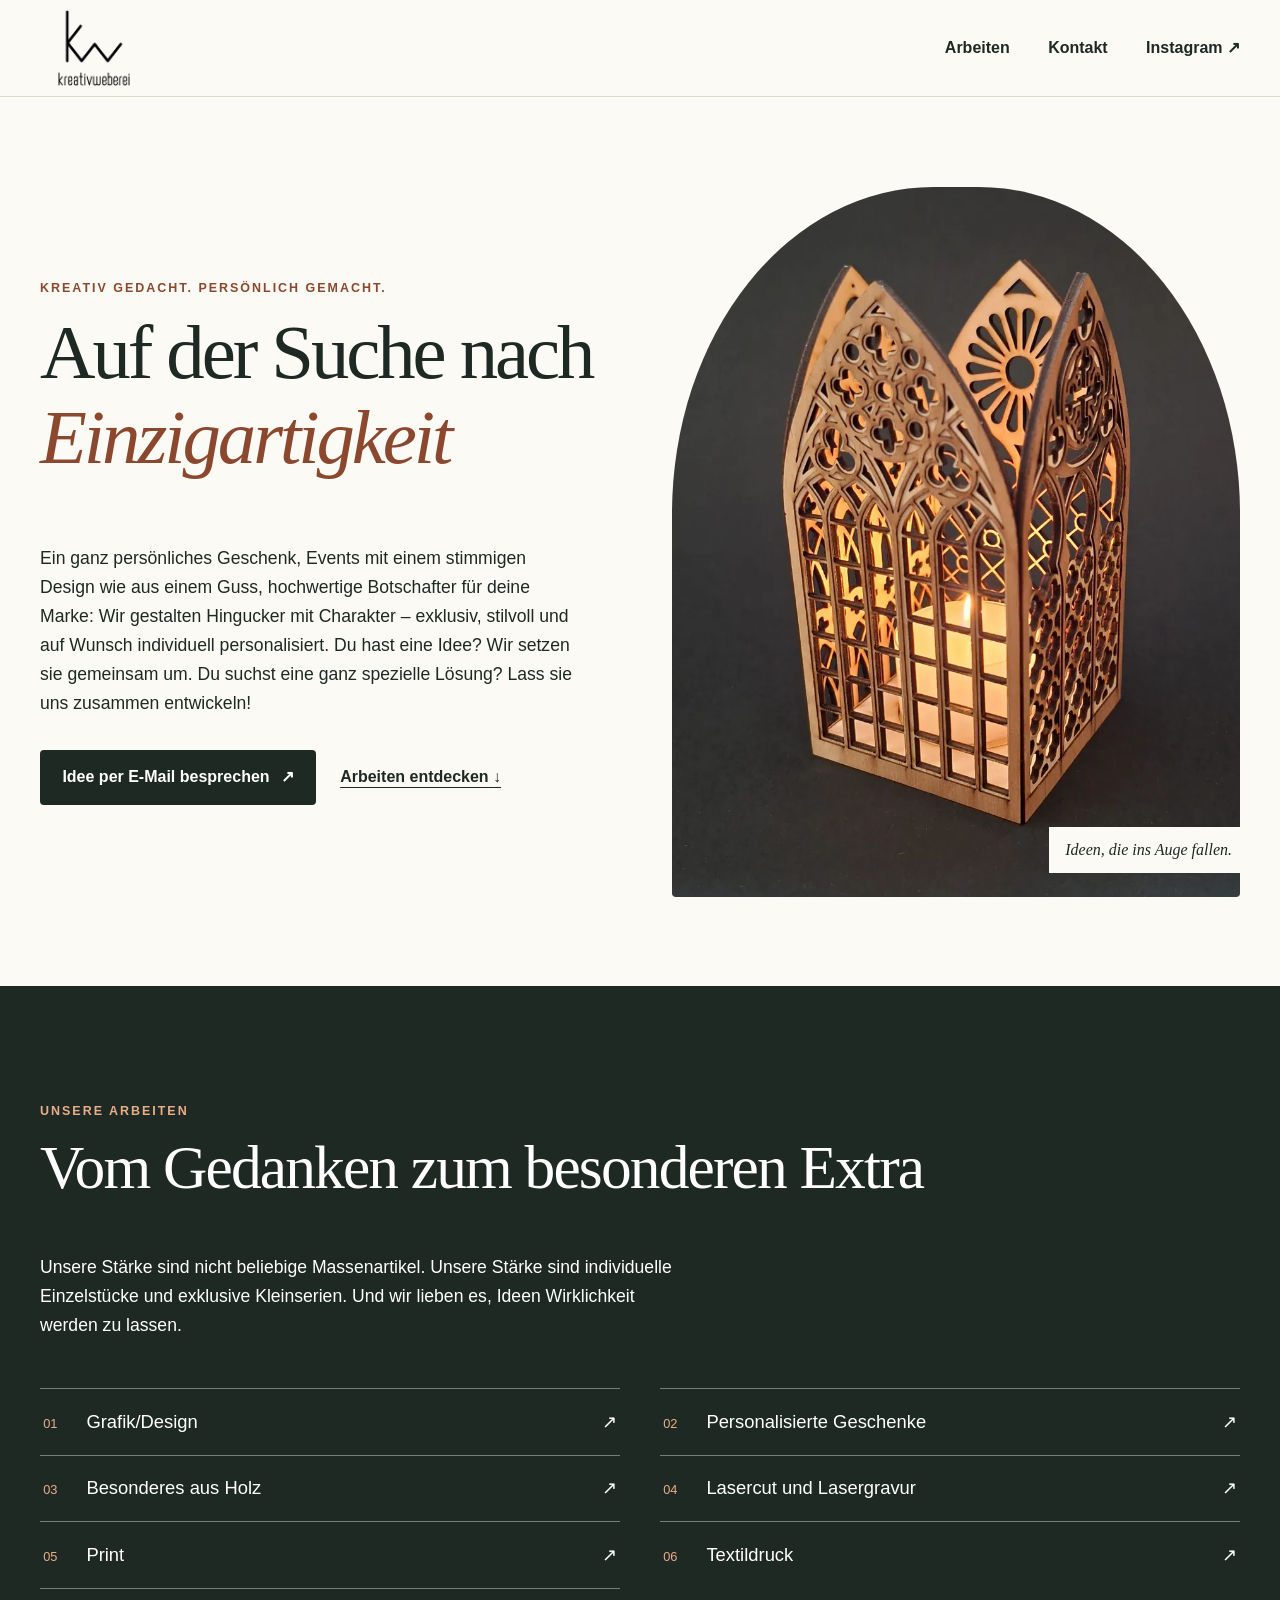
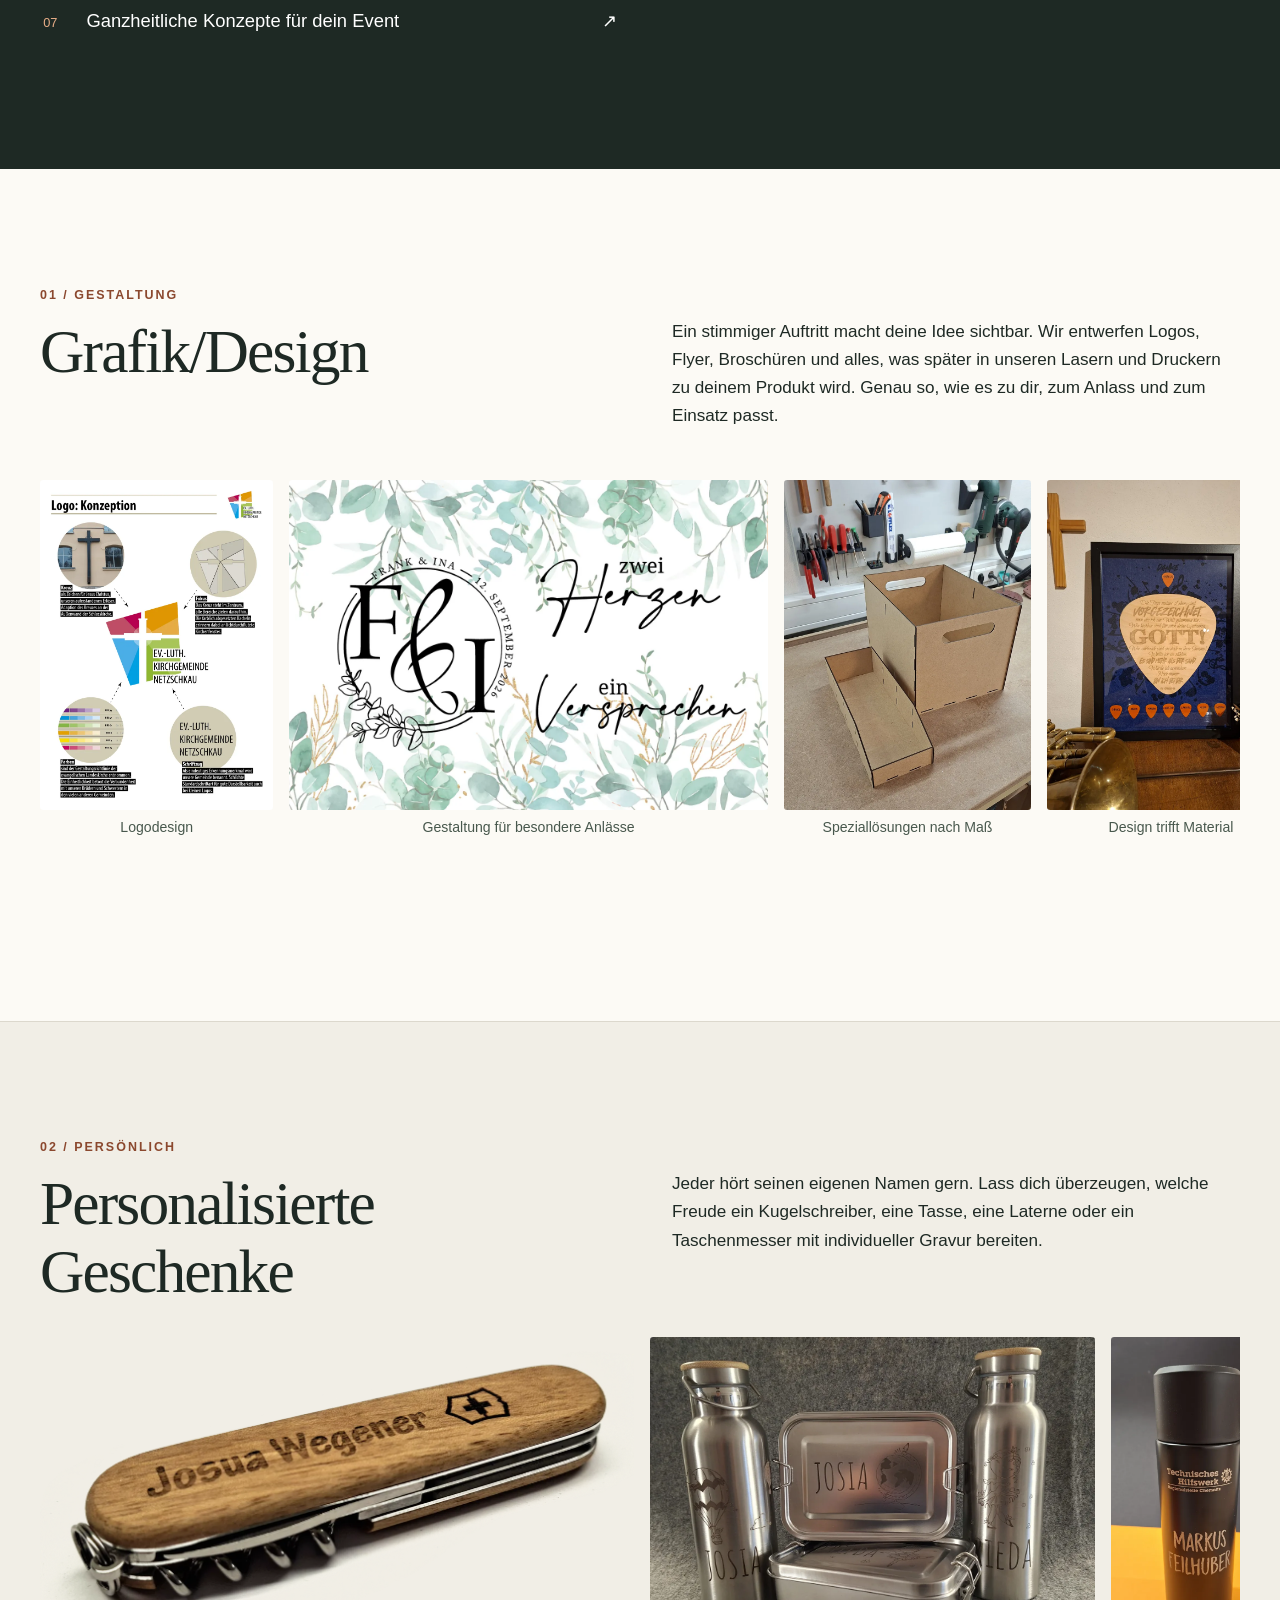
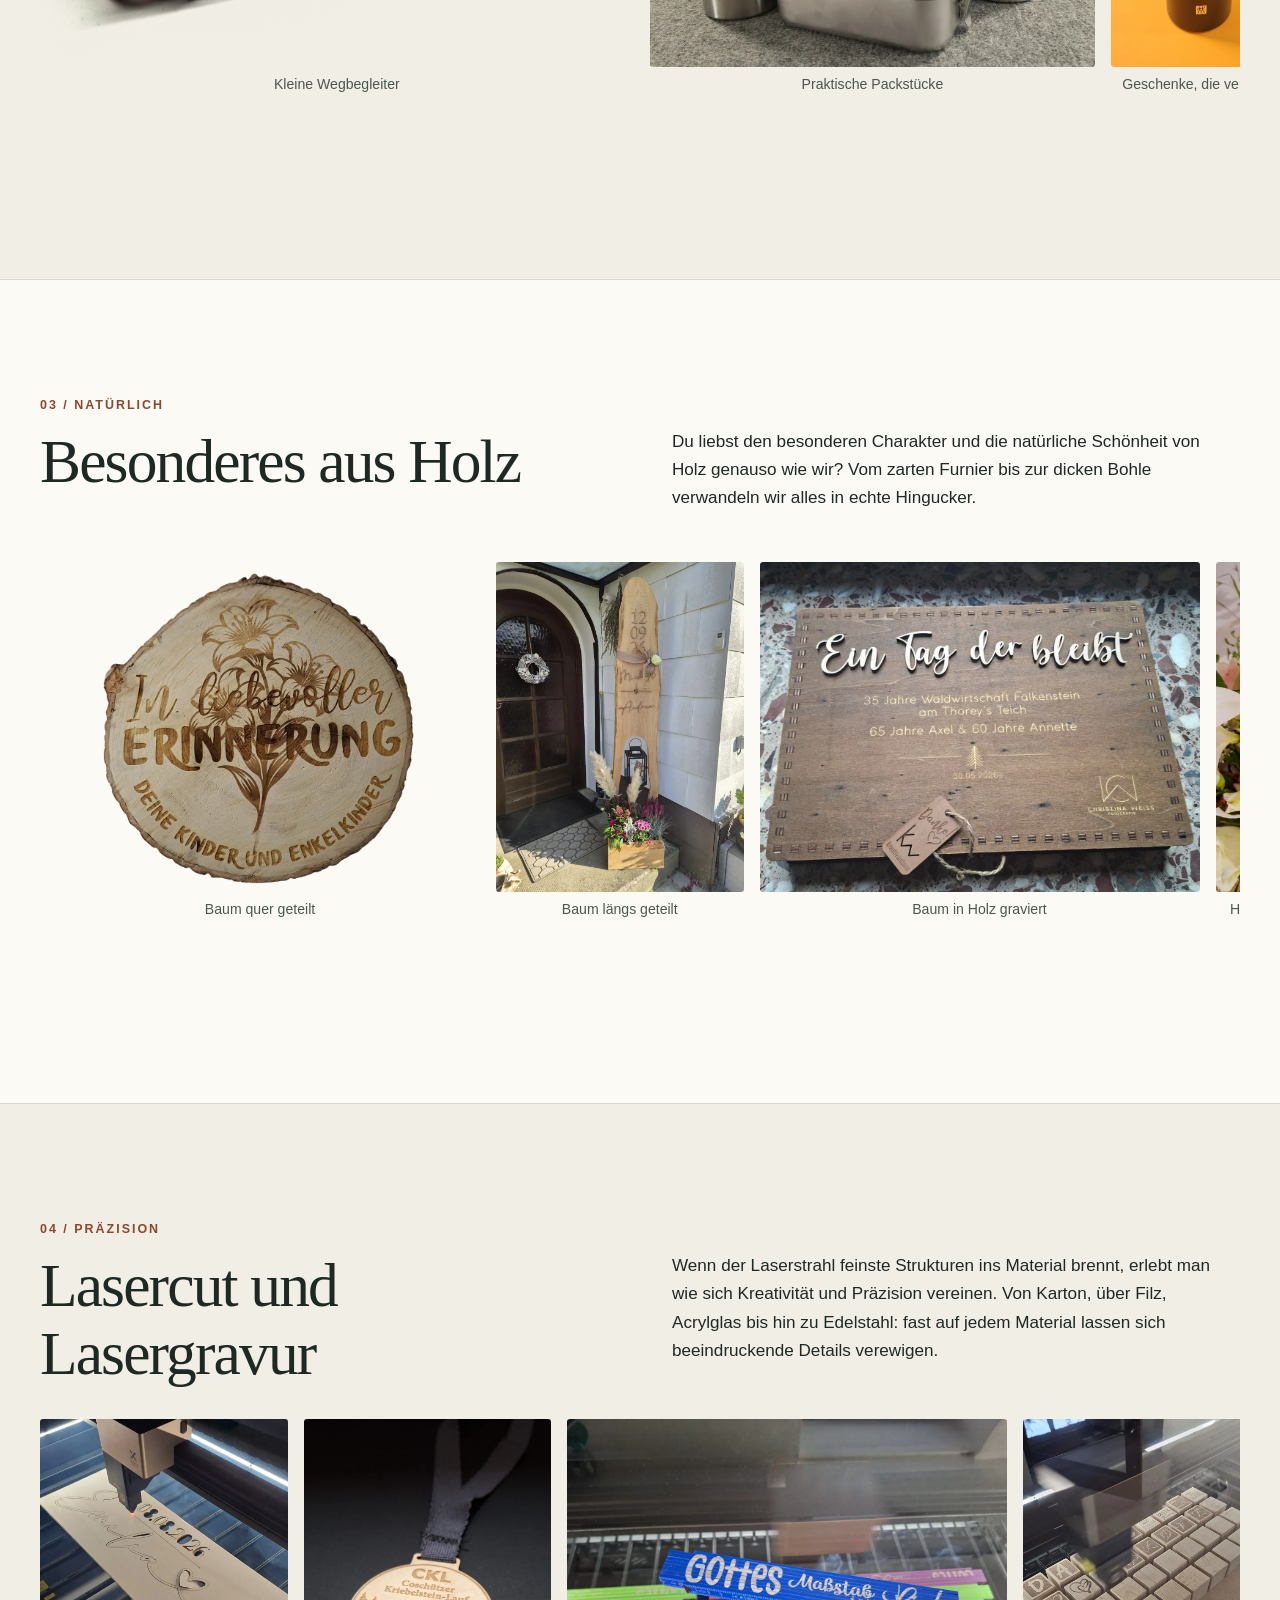
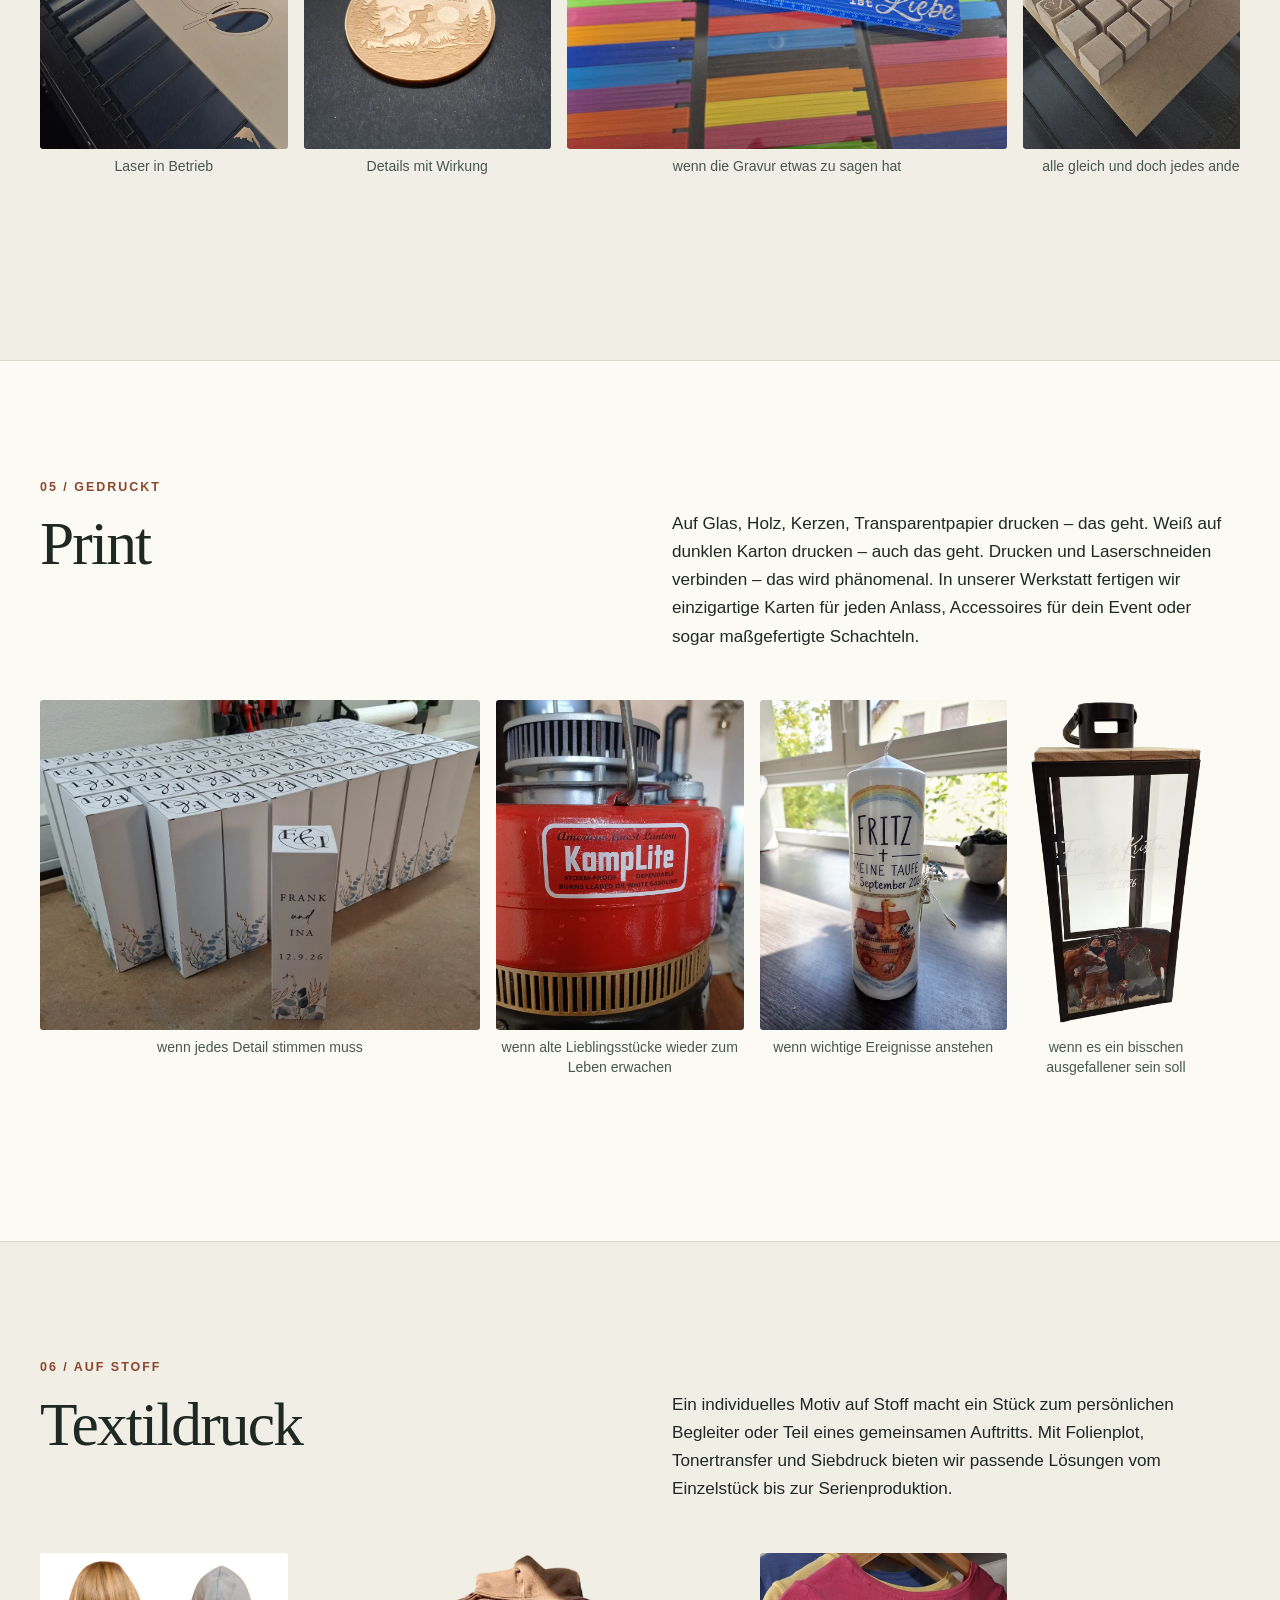
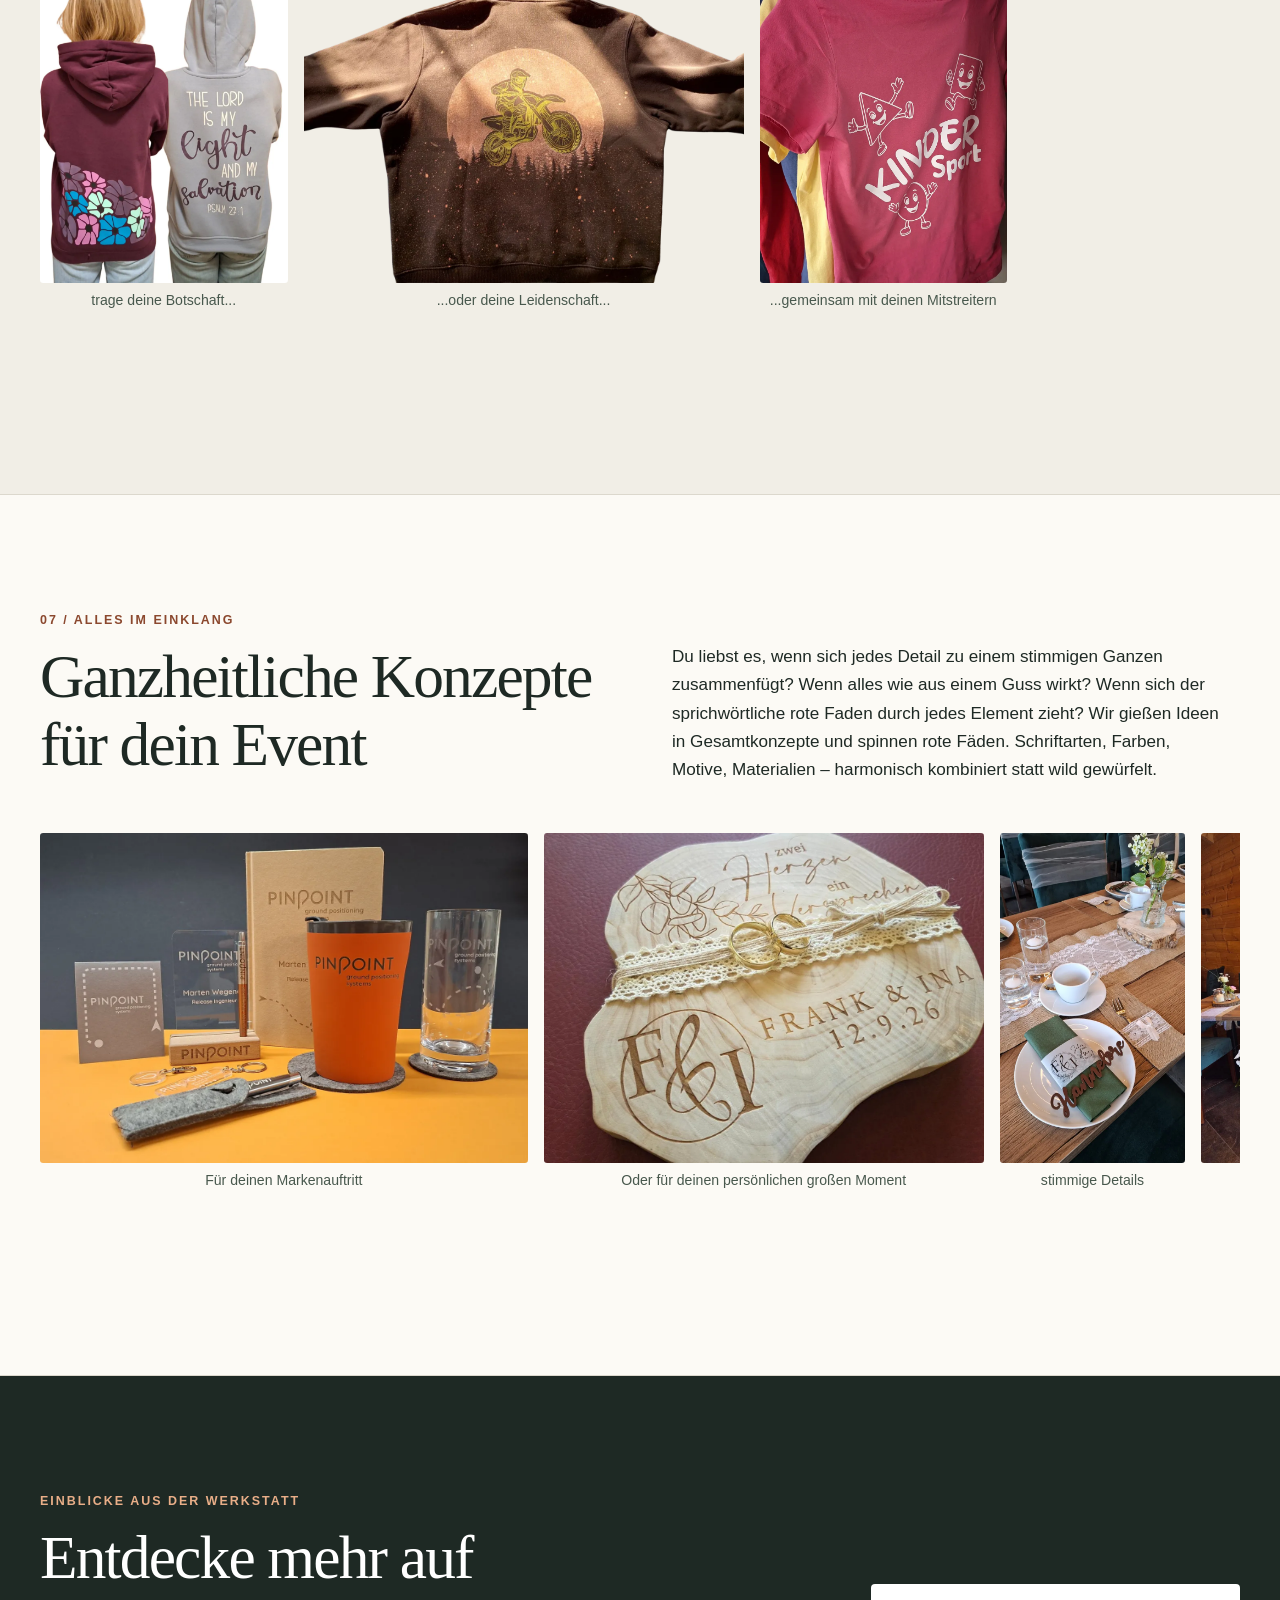
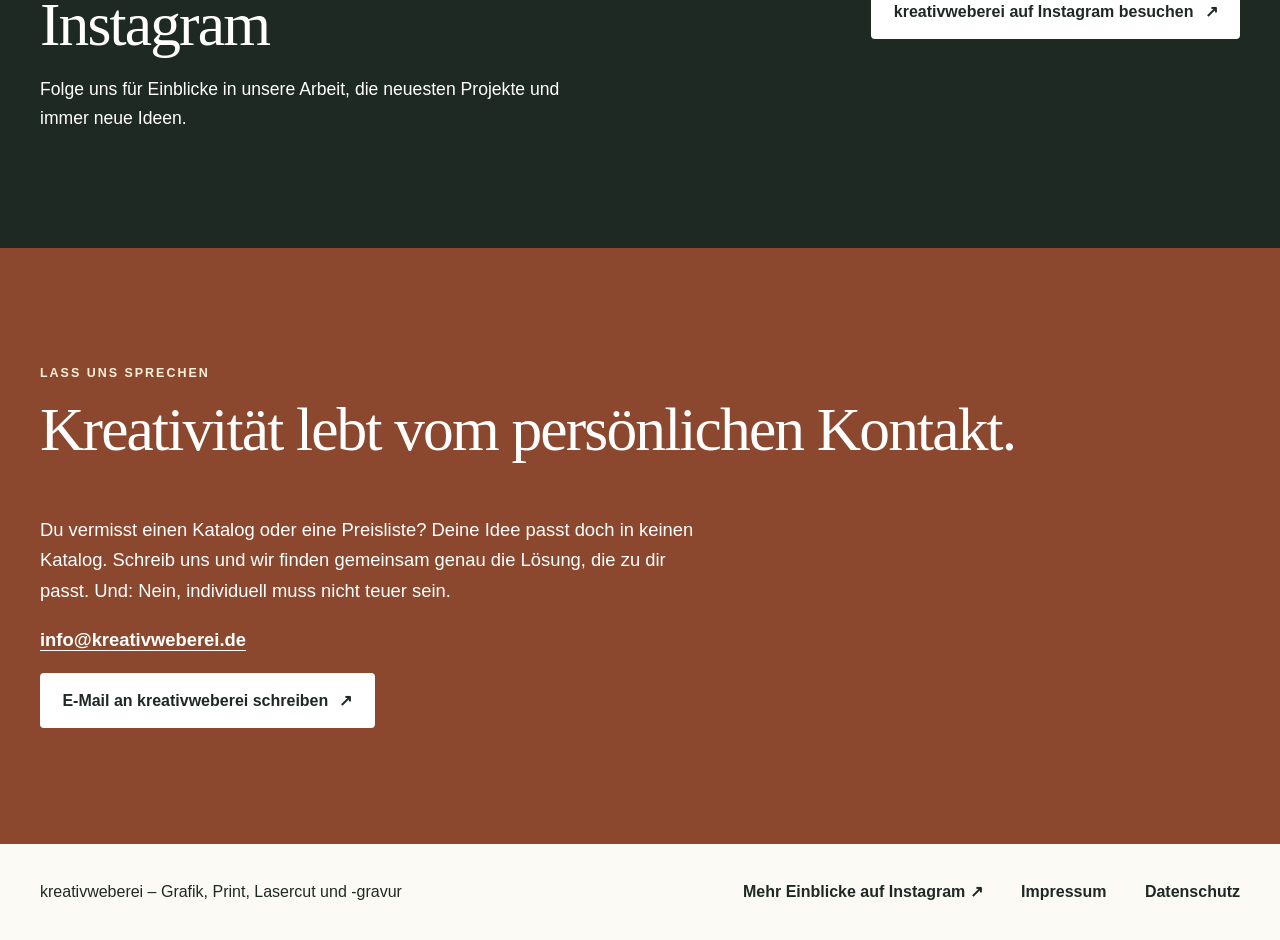
==== commit 6eba6d77: "Impressum im Site-Design, Bildunterschriften und Galerien aktualisiert Co-authored-by: Copilot <2235" ====
--- a/index.html
+++ b/index.html
@@ -66,8 +66,8 @@
           <div class="gallery" role="region" aria-label="Beispiele für Grafik und Design" tabindex="0">
             <figure><img src="assets/img/logodesign.webp" alt="Beispiel für ein gestaltetes Logo" width="800" height="600" loading="lazy"><figcaption>Logodesign</figcaption></figure>
             <figure><img src="assets/img/flaschenbanderole.webp" alt="Gestaltete Flaschenbanderole mit Hochzeitslogo" width="800" height="600" loading="lazy"><figcaption>Gestaltung für besondere Anlässe</figcaption></figure>
-            <figure class="portrait"><img src="assets/img/sichtlagerkaesten.webp" alt="Maßgefertigte Sichtlagerkästen und Regalboxen aus Holz" width="900" height="1200" loading="lazy"><figcaption>maßgefertigte Speziallösungen</figcaption></figure>
-            <figure><img src="assets/img/gitarrenplektren.webp" alt="Individuelles Geschenk aus Holz, Filz und Gitarrenplektren" width="1200" height="900" loading="lazy"><figcaption>Individuell gestaltete Geschenkidee</figcaption></figure>
+            <figure class="portrait"><img src="assets/img/sichtlagerkaesten.webp" alt="Maßgefertigte Sichtlagerkästen und Regalboxen aus Holz" width="900" height="1200" loading="lazy"><figcaption>Speziallösungen nach Maß</figcaption></figure>
+            <figure><img src="assets/img/gitarrenplektren.webp" alt="Individuelles Geschenk aus Holz, Filz und Gitarrenplektren" width="1200" height="900" loading="lazy"><figcaption>Design trifft Material</figcaption></figure>
           </div>
         </div>
       </div>
@@ -79,13 +79,11 @@
           <p>Jeder hört seinen eigenen Namen gern. Lass dich überzeugen, welche Freude ein Kugelschreiber, eine Tasse, eine Laterne oder ein Taschenmesser mit individueller Gravur bereiten.</p></div>
         <div class="gallery-carousel">
           <div class="gallery" role="region" aria-label="Beispiele für personalisierte Geschenke" tabindex="0">
-            <figure class="portrait"><img src="assets/img/taschenmesser.webp" alt="Personalisiertes Taschenmesser mit Gravur" width="1200" height="667" loading="lazy"><figcaption>Ein Geschenk mit Persönlichkeit</figcaption></figure>
-            <figure class="portrait"><img src="assets/img/giesskanne.webp" alt="Gießkanne mit individueller Gravur" width="1200" height="839" loading="lazy"><figcaption>Gravierte Gießkanne</figcaption></figure>
-            <figure class="portrait"><img src="assets/img/namensbuchstabe.webp" alt="Personalisierter Namensbuchstabe aus Holz" width="1200" height="1098" loading="lazy"><figcaption>Persönlich bis ins Detail</figcaption></figure>
-            <figure><img src="assets/img/filz-1.webp" alt="Erster Arbeitsschritt bei der Fertigung eines Filzanhängers" width="800" height="600" loading="lazy"><figcaption>Ein Anhänger entsteht</figcaption></figure>
-            <figure><img src="assets/img/filz-2.webp" alt="Weiterer Arbeitsschritt bei der Fertigung eines Filzanhängers" width="800" height="600" loading="lazy"><figcaption>Mit Liebe zum Detail</figcaption></figure>
-            <figure><img src="assets/img/filz-3.webp" alt="Filzanhänger im Fertigungsprozess" width="800" height="600" loading="lazy"><figcaption>Das fertige Einzelstück</figcaption></figure>
-            <figure><img src="assets/img/brotbuechsen.webp" alt="Personalisierte Brotbüchsen und Trinkflaschen aus Edelstahl" width="800" height="600" loading="lazy"><figcaption>Persönliche Begleiter</figcaption></figure>
+            <figure class="portrait"><img src="assets/img/taschenmesser.webp" alt="Personalisiertes Taschenmesser mit Gravur" width="1200" height="667" loading="lazy"><figcaption>Kleine Wegbegleiter</figcaption></figure>
+            <figure><img src="assets/img/brotbuechsen.webp" alt="Personalisierte Brotbüchsen und Trinkflaschen aus Edelstahl" width="800" height="600" loading="lazy"><figcaption>Praktische Packstücke</figcaption></figure>
+            <figure><img src="assets/img/isolierkanne.webp" alt="Individuell gestaltete Isolierkanne" width="800" height="600" loading="lazy"><figcaption>Geschenke, die verbinden</figcaption></figure>
+            <figure class="portrait"><img src="assets/img/giesskanne.webp" alt="Gießkanne mit individueller Gravur" width="1200" height="839" loading="lazy"><figcaption>Ausgefallene Alltagshelfer</figcaption></figure>
+            <figure class="portrait"><img src="assets/img/namensbuchstabe.webp" alt="Personalisierter Namensbuchstabe aus Holz" width="1200" height="1098" loading="lazy"><figcaption>Dekorative Accessoires</figcaption></figure>
           </div>
         </div>
       </div>
@@ -97,11 +95,11 @@
           <p>Du liebst den besonderen Charakter und die natürliche Schönheit von Holz genauso wie wir? Vom zarten Furnier bis zur dicken Bohle verwandeln wir alles in echte Hingucker.</p></div>
         <div class="gallery-carousel">
           <div class="gallery" role="region" aria-label="Beispiele für individuelle Holzarbeiten" tabindex="0">
-            <figure><img src="assets/img/baumscheibe.webp" alt="Baumscheibe mit floraler Gravur" width="800" height="600" loading="lazy"><figcaption>Einzigartig wie das Material</figcaption></figure>
-            <figure class="portrait"><img src="assets/img/stele.webp" alt="Individuell gestaltete Stele aus Holz" width="900" height="1200" loading="lazy"><figcaption>Holz in besonderer Form</figcaption></figure>
-            <figure><img src="assets/img/fotobox.webp" alt="Individuell gefertigte Fotobox aus Holz" width="800" height="600" loading="lazy"><figcaption>Fotobox aus Holz</figcaption></figure>
-            <figure><img src="assets/img/blumenstecker.webp" alt="Dekorativer Blumenstecker aus Holz" width="800" height="600" loading="lazy"><figcaption>Blumenstecker aus Holz</figcaption></figure>
-            <figure><img src="assets/img/windlicht.webp" alt="Windlicht aus Furnier mit ausgeschnittenen gotischen Fenstern" width="800" height="600" loading="lazy"><figcaption>Feine Lasercut-Arbeit in Furnier</figcaption></figure>
+            <figure><img src="assets/img/baumscheibe.webp" alt="Baumscheibe mit floraler Gravur" width="800" height="600" loading="lazy"><figcaption>Baum quer geteilt</figcaption></figure>
+            <figure class="portrait"><img src="assets/img/stele.webp" alt="Individuell gestaltete Stele aus Holz" width="900" height="1200" loading="lazy"><figcaption>Baum längs geteilt</figcaption></figure>
+            <figure><img src="assets/img/fotobox.webp" alt="Individuell gefertigte Fotobox aus Holz" width="800" height="600" loading="lazy"><figcaption>Baum in Holz graviert</figcaption></figure>
+            <figure><img src="assets/img/blumenstecker.webp" alt="Dekorativer Blumenstecker aus Holz" width="800" height="600" loading="lazy"><figcaption>Herz aus Baum geschnitten statt in Baum geritzt</figcaption></figure>
+            <figure><img src="assets/img/windlicht.webp" alt="Windlicht aus Furnier mit ausgeschnittenen gotischen Fenstern" width="800" height="600" loading="lazy"><figcaption>Baum fein geschnitten und beleuchtet</figcaption></figure>
           </div>
         </div>
       </div>
@@ -115,10 +113,12 @@
           <div class="gallery" role="region" aria-label="Beispiele für Lasercut und Lasergravur" tabindex="0">
             <figure><img src="assets/img/laser.webp" alt="Laser während der Bearbeitung eines Werkstücks" width="800" height="600" loading="lazy"><figcaption>Laser in Betrieb</figcaption></figure>
             <figure><img src="assets/img/medaille.webp" alt="Individuell gefertigte Medaille" width="800" height="600" loading="lazy"><figcaption>Details mit Wirkung</figcaption></figure>
-            <figure><img src="assets/img/zollstock.webp" alt="Gravierte Zollstöcke" width="800" height="600" loading="lazy"><figcaption>Gravur für jeden Anlass</figcaption></figure>
-            <figure><img src="assets/img/laserprozess.webp" alt="Lasergravur während des Fertigungsprozesses" width="800" height="600" loading="lazy"><figcaption>Einblick in den Fertigungsprozess</figcaption></figure>
-            <figure><img src="assets/img/accessoires-muttertag.webp" alt="Individuelle Accessoires zum Muttertag" width="800" height="600" loading="lazy"><figcaption>Besondere Accessoires</figcaption></figure>
-            <figure><img src="assets/img/isolierkanne.webp" alt="Individuell gestaltete Isolierkanne" width="800" height="600" loading="lazy"><figcaption>Gravur auf einer Isolierkanne</figcaption></figure>
+            <figure><img src="assets/img/zollstock.webp" alt="Gravierte Zollstöcke" width="800" height="600" loading="lazy"><figcaption>wenn die Gravur etwas zu sagen hat</figcaption></figure>
+            <figure><img src="assets/img/laserprozess.webp" alt="Lasergravur während des Fertigungsprozesses" width="800" height="600" loading="lazy"><figcaption>alle gleich und doch jedes anders</figcaption></figure>
+            <figure><img src="assets/img/accessoires-muttertag.webp" alt="Individuelle Accessoires zum Muttertag" width="800" height="600" loading="lazy"><figcaption>kleine Extras für jeden Anlass</figcaption></figure>
+            <figure><img src="assets/img/filz-1.webp" alt="Erster Arbeitsschritt bei der Fertigung eines Filzanhängers" width="800" height="600" loading="lazy"><figcaption>Wir lieben es, Materialien...</figcaption></figure>
+            <figure><img src="assets/img/filz-2.webp" alt="Weiterer Arbeitsschritt bei der Fertigung eines Filzanhängers" width="800" height="600" loading="lazy"><figcaption>...und Verfahren zu kombinieren...</figcaption></figure>
+            <figure><img src="assets/img/filz-3.webp" alt="Filzanhänger im Fertigungsprozess" width="800" height="600" loading="lazy"><figcaption>...um Besonderes zu erschaffen</figcaption></figure>
           </div>
         </div>
       </div>
@@ -130,10 +130,10 @@
           <p>Auf Glas, Holz, Kerzen, Transparentpapier drucken – das geht. Weiß auf dunklen Karton drucken – auch das geht. Drucken und Laserschneiden verbinden – das wird phänomenal. In unserer Werkstatt fertigen wir einzigartige Karten für jeden Anlass, Accessoires für dein Event oder sogar maßgefertigte Schachteln.</p></div>
         <div class="gallery-carousel">
           <div class="gallery" role="region" aria-label="Beispiele für Print" tabindex="0">
-            <figure><img src="assets/img/schachtel.webp" alt="Kleinserie individuell gestalteter Schachteln für Sektgläser" width="800" height="600" loading="lazy"><figcaption>Maßgefertigte Schachteln</figcaption></figure>
-            <figure><img src="assets/img/nassschiebefolie-restauration.webp" alt="Nassschiebefolie als Einzelstück für eine Restauration" width="800" height="600" loading="lazy"><figcaption>Nassschiebefolie für Restauration</figcaption></figure>
-            <figure class="portrait"><img src="assets/img/nassschiebefolie-taufkerze.webp" alt="Nassschiebefolie zur Gestaltung einer Taufkerze" width="900" height="1200" loading="lazy"><figcaption>Nassschiebefolie für eine Taufkerze</figcaption></figure>
-            <figure class="portrait"><img src="assets/img/laterne.webp" alt="Freigestellte Laterne mit Gravur und Fotodruck auf Glas" width="676" height="1200" loading="lazy"><figcaption>Laterne mit Gravur und Fotodruck</figcaption></figure>
+            <figure><img src="assets/img/schachtel.webp" alt="Kleinserie individuell gestalteter Schachteln für Sektgläser" width="800" height="600" loading="lazy"><figcaption>wenn jedes Detail stimmen muss</figcaption></figure>
+            <figure><img src="assets/img/nassschiebefolie-restauration.webp" alt="Nassschiebefolie als Einzelstück für eine Restauration" width="800" height="600" loading="lazy"><figcaption>wenn alte Lieblingsstücke wieder zum Leben erwachen</figcaption></figure>
+            <figure class="portrait"><img src="assets/img/nassschiebefolie-taufkerze.webp" alt="Nassschiebefolie zur Gestaltung einer Taufkerze" width="900" height="1200" loading="lazy"><figcaption>wenn wichtige Ereignisse anstehen</figcaption></figure>
+            <figure class="portrait"><img src="assets/img/laterne.webp" alt="Freigestellte Laterne mit Gravur und Fotodruck auf Glas" width="676" height="1200" loading="lazy"><figcaption>wenn es ein bisschen ausgefallener sein soll</figcaption></figure>
           </div>
         </div>
       </div>
@@ -145,9 +145,9 @@
           <p>Ein individuelles Motiv auf Stoff macht ein Stück zum persönlichen Begleiter oder Teil eines gemeinsamen Auftritts. Mit Folienplot, Tonertransfer und Siebdruck bieten wir passende Lösungen vom Einzelstück bis zur Serienproduktion.</p></div>
         <div class="gallery-carousel">
           <div class="gallery" role="region" aria-label="Beispiele für Textildruck" tabindex="0">
-            <figure><img src="assets/img/textil-1.webp" alt="Beispiel für individuellen Textildruck" width="800" height="600" loading="lazy"><figcaption>Individuelle Motive</figcaption></figure>
-            <figure><img src="assets/img/textil-2.webp" alt="Weiteres Beispiel für bedruckte Textilien" width="800" height="600" loading="lazy"><figcaption>Textildruck nach deiner Idee</figcaption></figure>
-            <figure><img src="assets/img/textil-3.webp" alt="Bedrucktes Textil als Teil eines gemeinsamen Auftritts" width="800" height="600" loading="lazy"><figcaption>Gemeinsam sichtbar</figcaption></figure>
+            <figure><img src="assets/img/textil-1.webp" alt="Beispiel für individuellen Textildruck" width="800" height="600" loading="lazy"><figcaption>trage deine Botschaft...</figcaption></figure>
+            <figure><img src="assets/img/textil-2.webp" alt="Weiteres Beispiel für bedruckte Textilien" width="800" height="600" loading="lazy"><figcaption>...oder deine Leidenschaft...</figcaption></figure>
+            <figure><img src="assets/img/textil-3.webp" alt="Bedrucktes Textil als Teil eines gemeinsamen Auftritts" width="800" height="600" loading="lazy"><figcaption>...gemeinsam mit deinen Mitstreitern</figcaption></figure>
           </div>
         </div>
       </div>
@@ -161,13 +161,13 @@
           <div class="gallery event-gallery" role="region" aria-label="Beispiele für ganzheitliche Eventkonzepte" tabindex="0">
             <figure><img src="assets/img/event-business.webp" alt="Abgestimmtes Set gebrandeter Produkte für eine Veranstaltung" width="800" height="600" loading="lazy"><figcaption>Für deinen Markenauftritt</figcaption></figure>
             <div class="event-group">
-            <figure><img src="assets/img/ringkissen.webp" alt="Baumscheibe als Ringkissen für eine Hochzeit" width="800" height="600" loading="lazy"><figcaption>Für persönliche Feiern</figcaption></figure>
-            <figure class="portrait"><img src="assets/img/name-serviettenbanderole.webp" alt="Tischdekoration mit Namensschriftzug und bedruckter Serviettenbanderole" width="675" height="1200" loading="lazy"><figcaption>Stimmige Details</figcaption></figure>
-            <figure class="portrait"><img src="assets/img/stelen-lasercut.webp" alt="Zwei gravierte Holzstelen mit Lasercut für eine Hochzeit" width="900" height="1200" loading="lazy"><figcaption>Ein Konzept aus einem Guss</figcaption></figure>
+            <figure><img src="assets/img/ringkissen.webp" alt="Baumscheibe als Ringkissen für eine Hochzeit" width="800" height="600" loading="lazy"><figcaption>Oder für deinen persönlichen großen Moment</figcaption></figure>
+            <figure class="portrait"><img src="assets/img/name-serviettenbanderole.webp" alt="Tischdekoration mit Namensschriftzug und bedruckter Serviettenbanderole" width="675" height="1200" loading="lazy"><figcaption>stimmige Details</figcaption></figure>
+            <figure class="portrait"><img src="assets/img/stelen-lasercut.webp" alt="Zwei gravierte Holzstelen mit Lasercut für eine Hochzeit" width="900" height="1200" loading="lazy"><figcaption>auffallende Extras</figcaption></figure>
             </div>
-            <figure><img src="assets/img/sektglas.webp" alt="Sektglas mit Gravur als Gastgeschenk" width="800" height="600" loading="lazy"><figcaption>Gastgeschenke mit persönlicher Note</figcaption></figure>
-            <figure><img src="assets/img/tortentopper.webp" alt="Individueller Tortentopper für eine Feier" width="800" height="600" loading="lazy"><figcaption>Der besondere Blickfang</figcaption></figure>
-            <figure><img src="assets/img/hochzeitsschild.webp" alt="Individuelles Schild für eine Hochzeit" width="800" height="600" loading="lazy"><figcaption>Ein Willkommensgruß nach Maß</figcaption></figure>
+            <figure><img src="assets/img/sektglas.webp" alt="Sektglas mit Gravur als Gastgeschenk" width="800" height="600" loading="lazy"><figcaption>besondere Gastgeschenke</figcaption></figure>
+            <figure><img src="assets/img/tortentopper.webp" alt="Individueller Tortentopper für eine Feier" width="800" height="600" loading="lazy"><figcaption>Ein Design</figcaption></figure>
+            <figure><img src="assets/img/hochzeitsschild.webp" alt="Individuelles Schild für eine Hochzeit" width="800" height="600" loading="lazy"><figcaption>das sich wiederfindet</figcaption></figure>
           </div>
         </div>
       </div>
--- a/style.css
+++ b/style.css
@@ -138,7 +138,7 @@
   max-width: 100%;
   min-width: 0;
   margin: 0;
-  padding-bottom: 5rem;
+  padding-bottom: 6rem;
   scroll-snap-align: start;
 }
 .gallery img {
@@ -174,6 +174,11 @@
 .button-light { background: white; color: var(--ink); }
 .button-light:hover { background: var(--ink); color: white; }
 .site-footer { padding-block: 2.2rem; }
+.legal-document { max-width: 900px; padding-block: 3rem 6rem; }
+.legal-document h1 { font-size: clamp(2.5rem, 5vw, 4.2rem); hyphens: auto; overflow-wrap: anywhere; }
+.legal-document h2 { margin-top: 2.5rem; font-size: clamp(1.45rem, 2.5vw, 1.8rem); }
+.legal-document p { max-width: 78ch; }
+.privacy-links { overflow-wrap: anywhere; }
 
 @media (max-width: 800px) {
   .hero-grid { grid-template-columns: 1fr; }
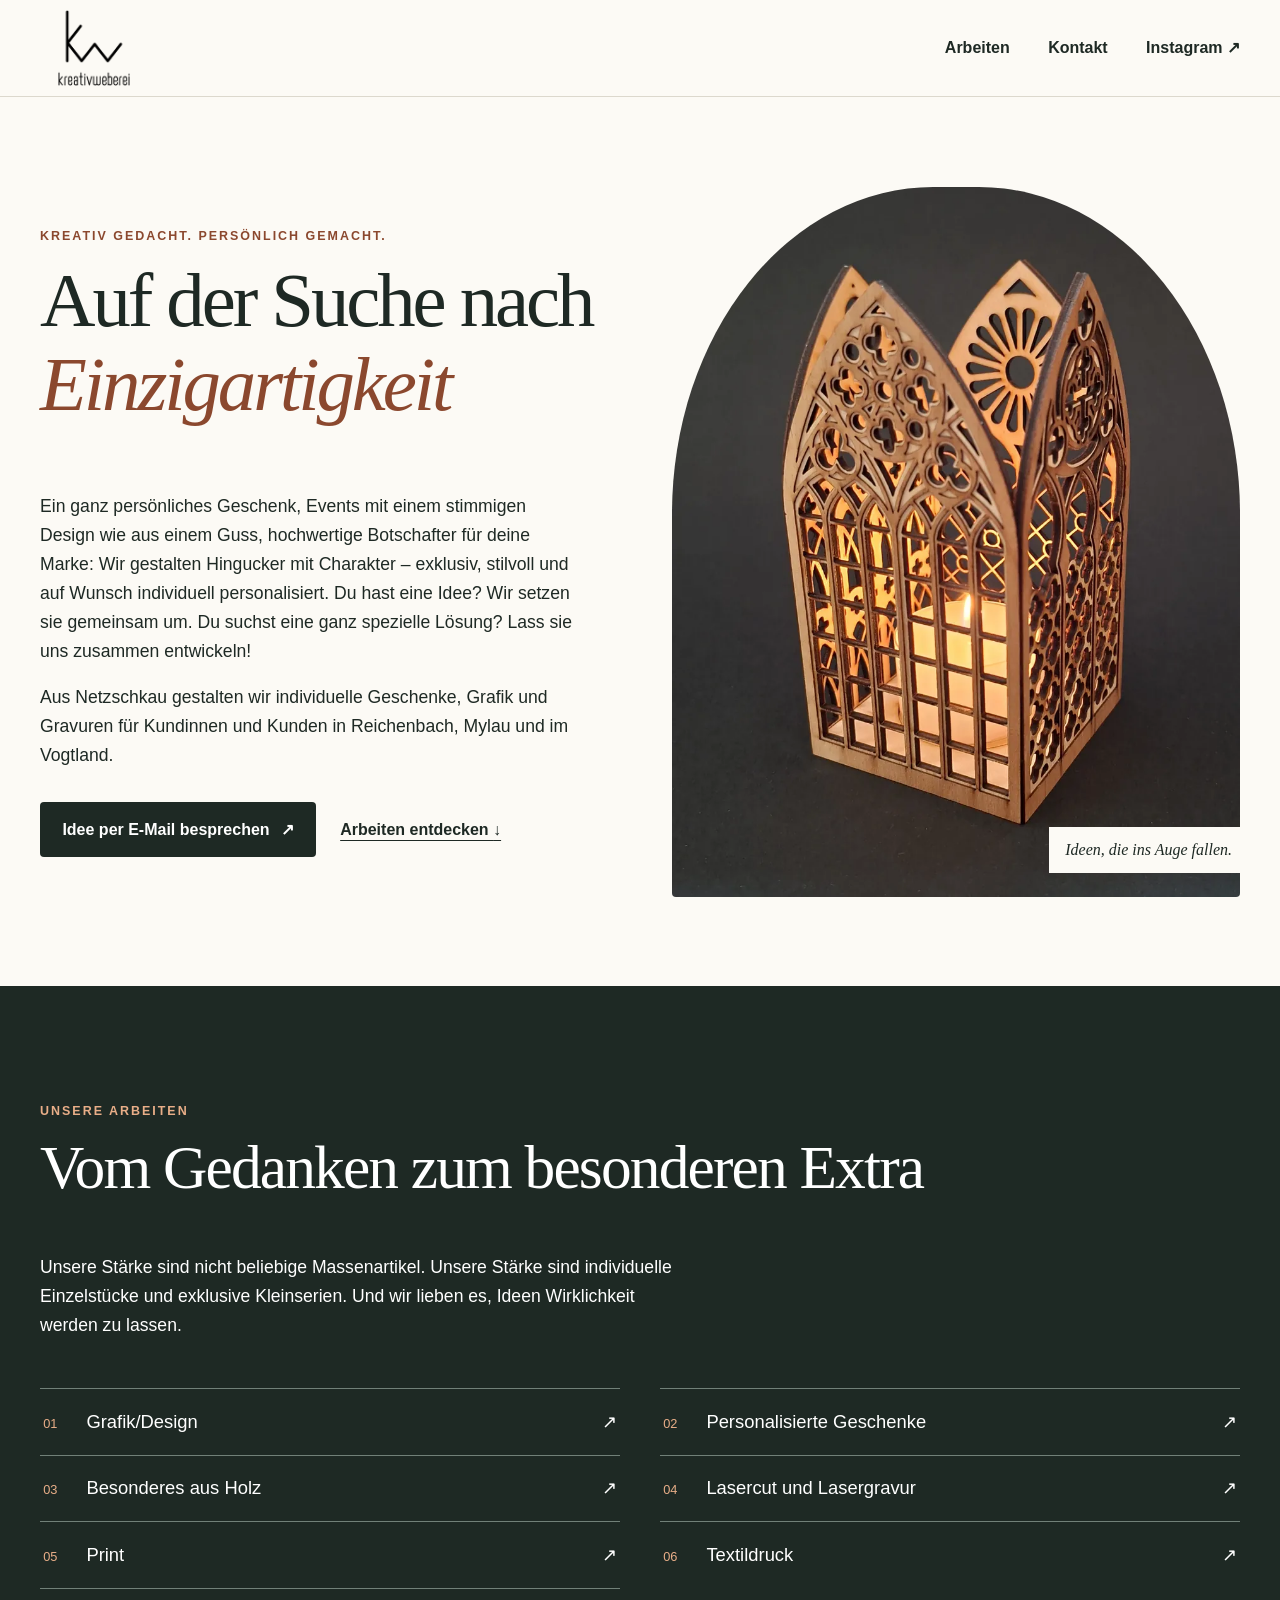
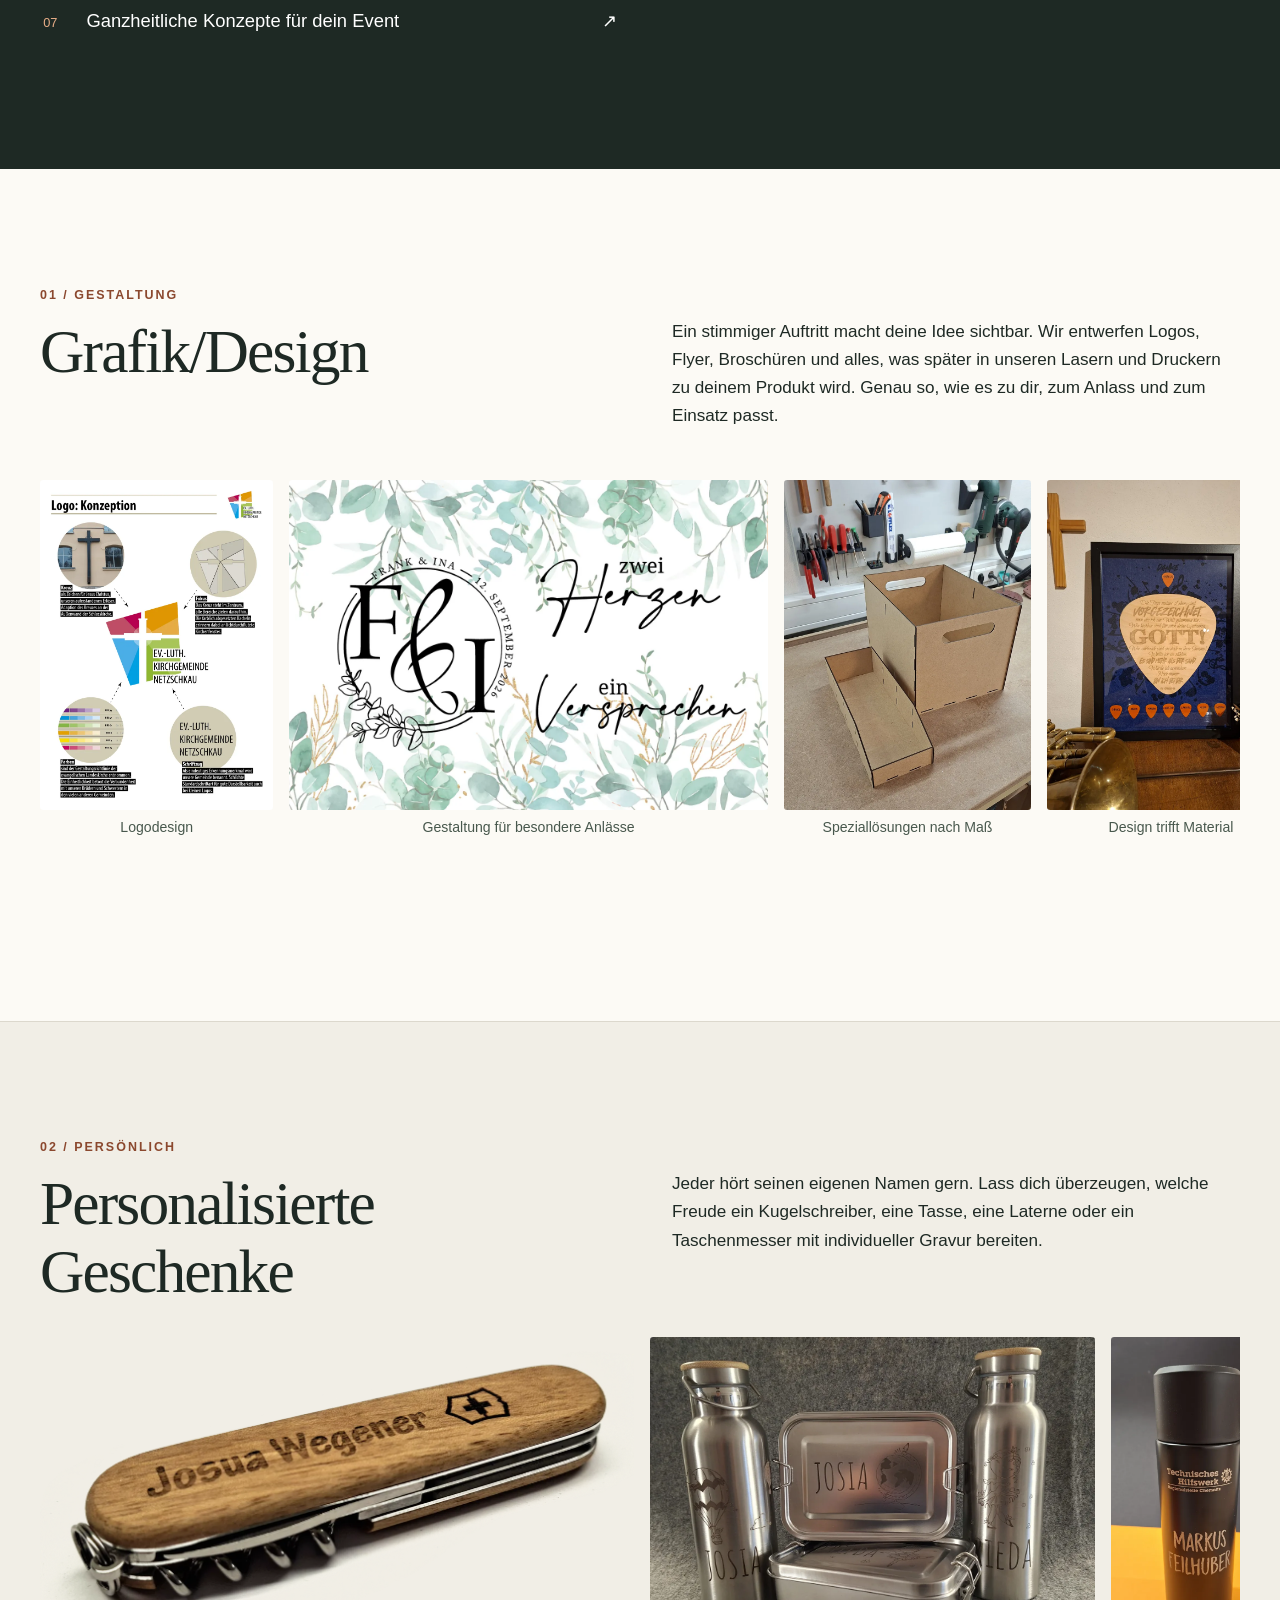
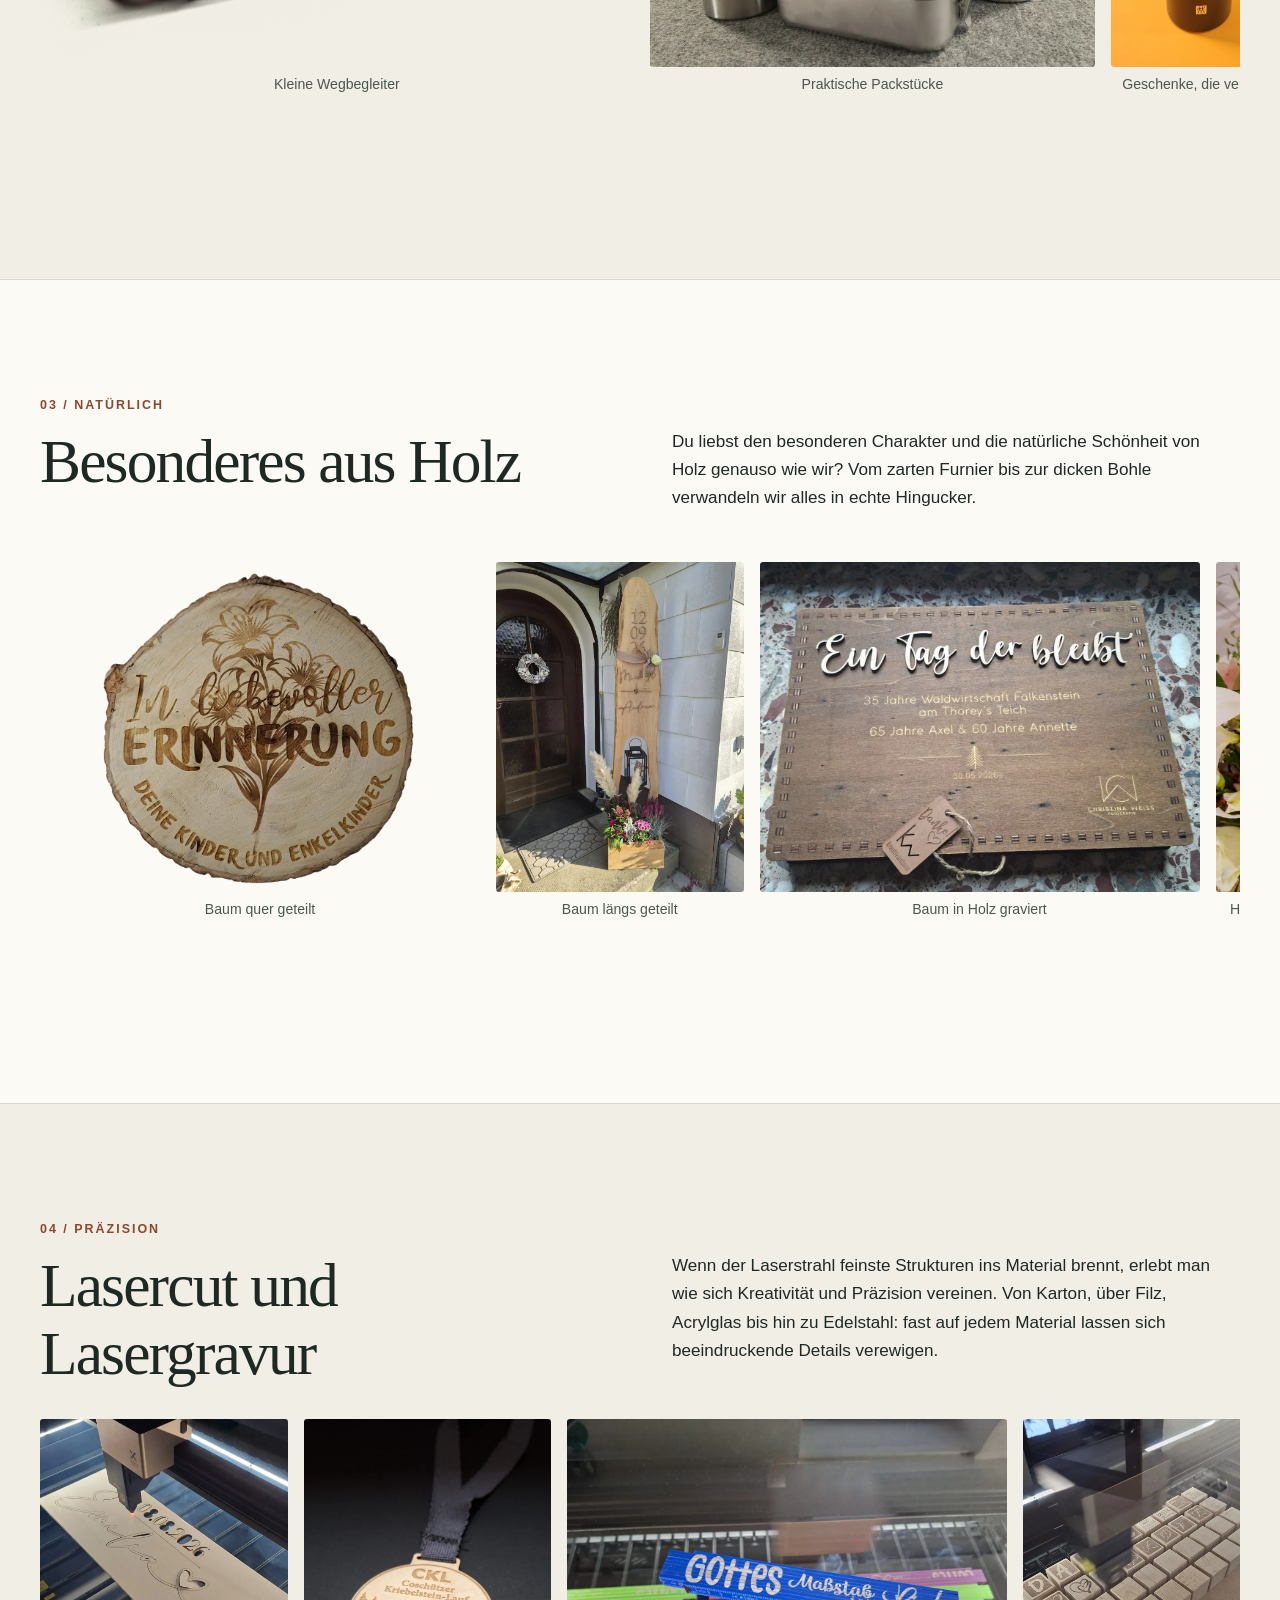
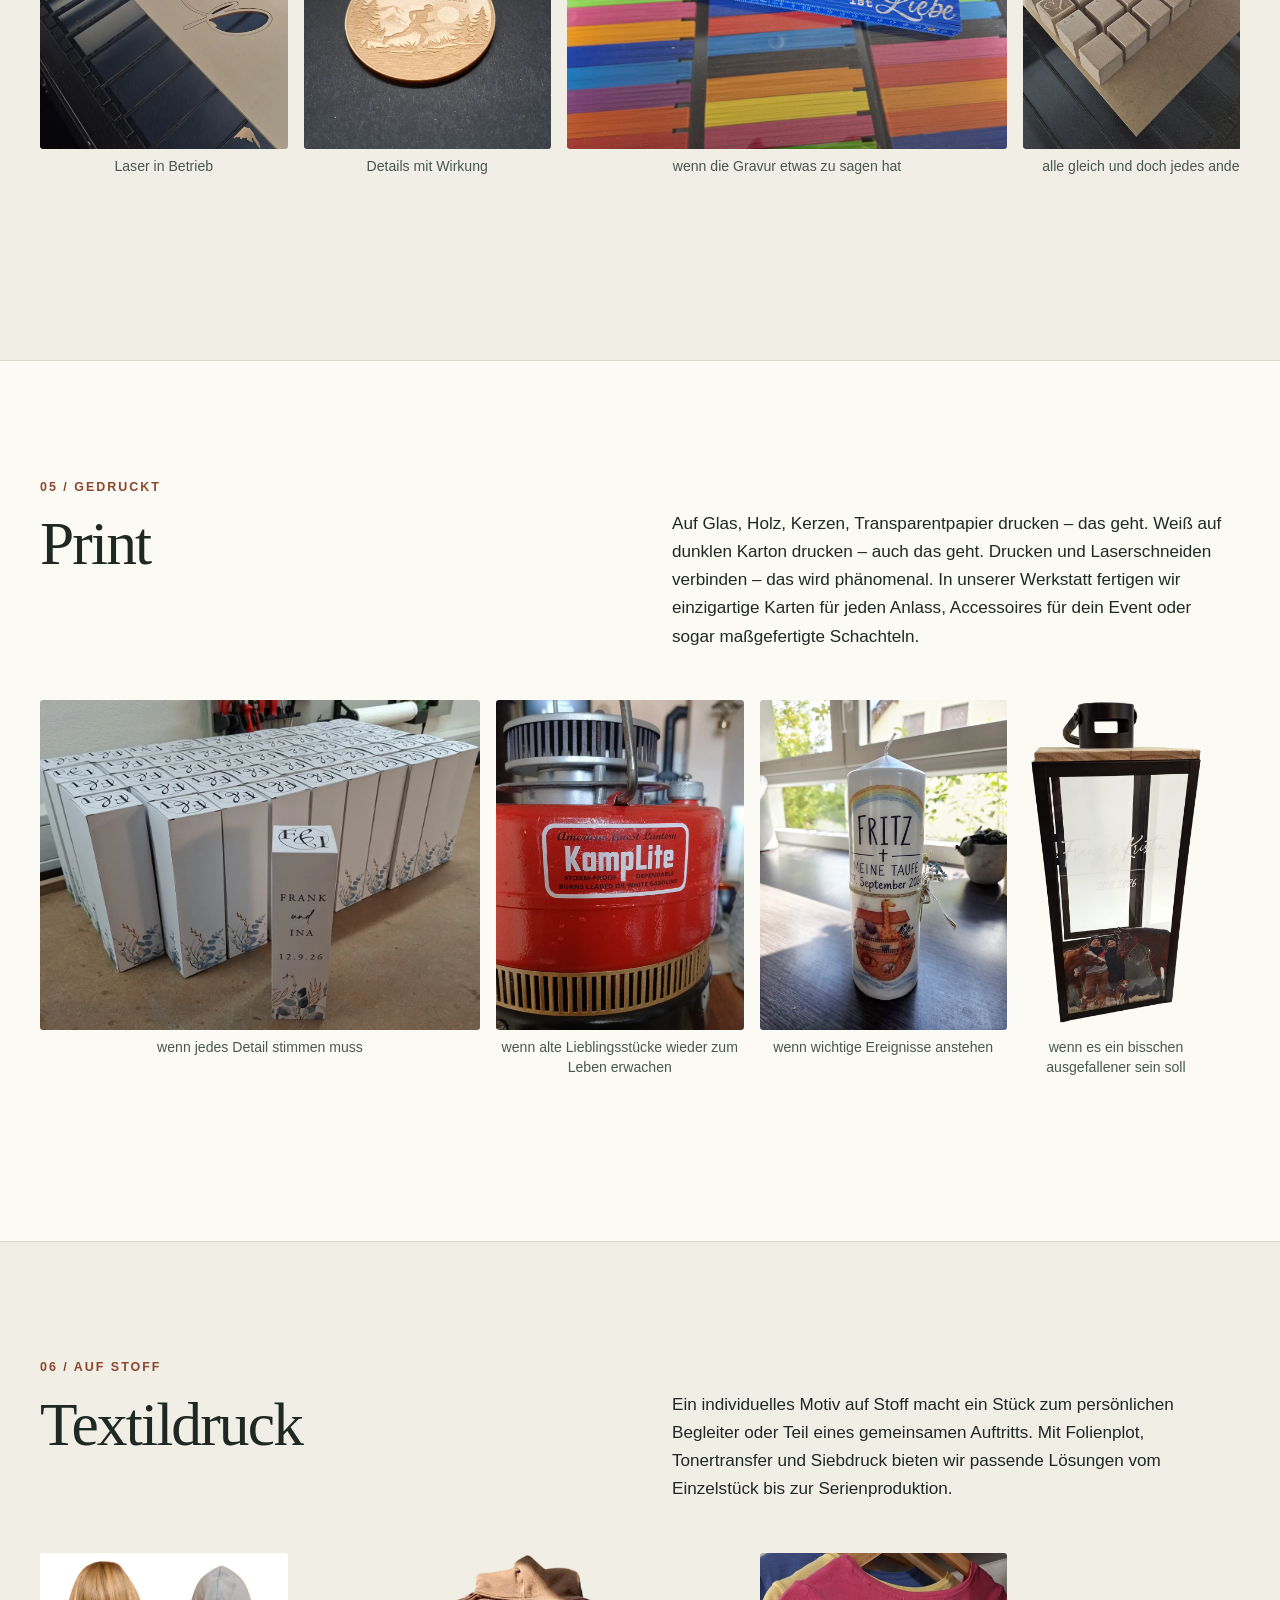
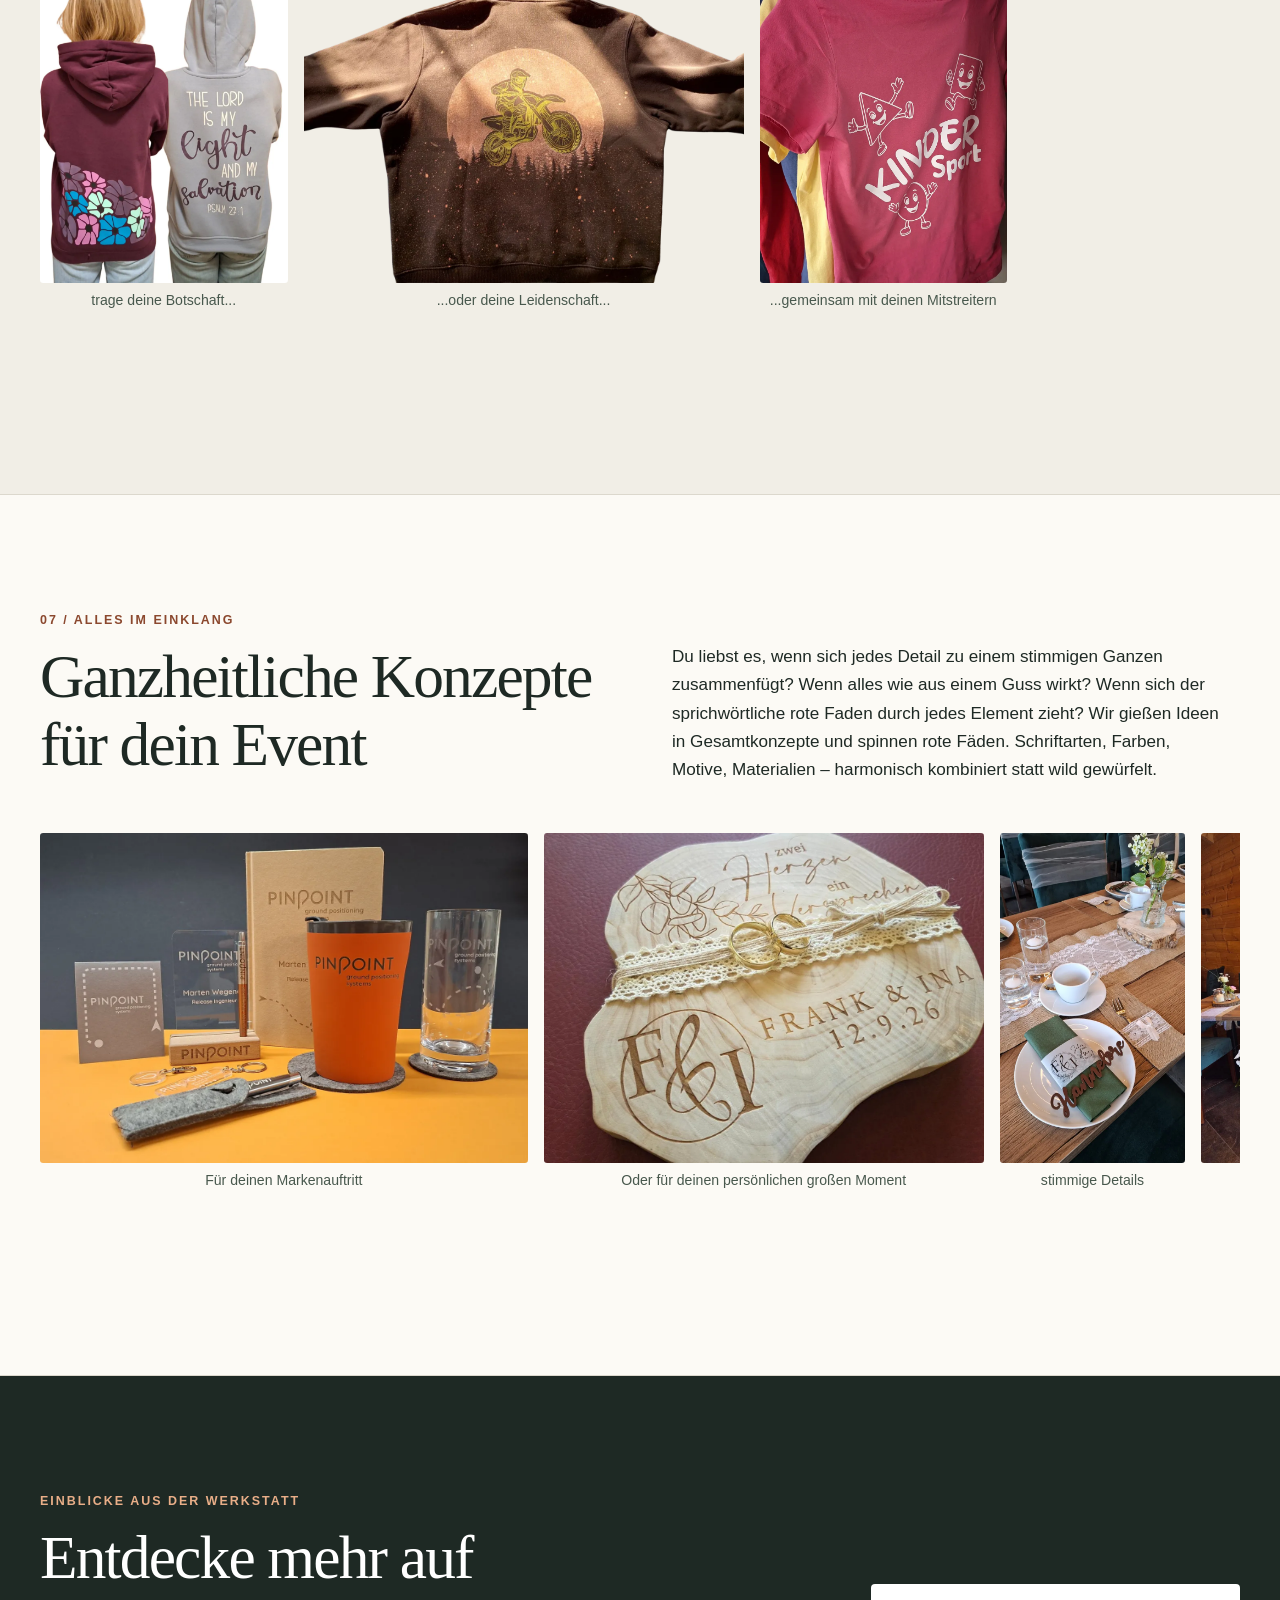
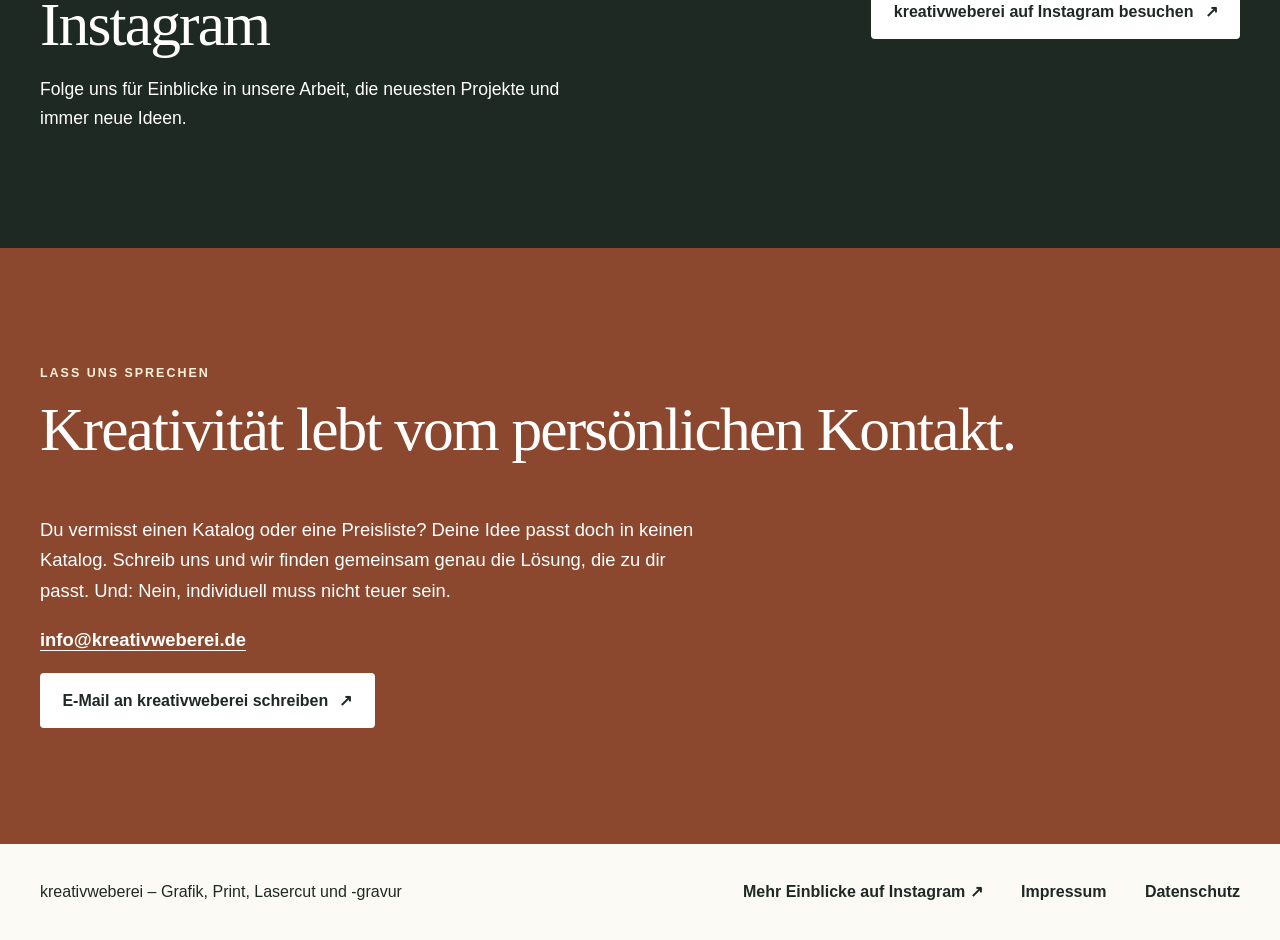
==== commit c579837b: "Lokale SEO-Angaben für das Vogtland ergänzen Co-authored-by: Copilot <223556219+Copilot@users.norepl" ====
--- a/index.html
+++ b/index.html
@@ -3,9 +3,38 @@
 <head>
   <meta charset="utf-8">
   <meta name="viewport" content="width=device-width, initial-scale=1">
-  <meta name="description" content="Individuelle Gestaltung, personalisierte Geschenke, Holzarbeiten, Lasercut, Lasergravur, Print, Textildruck und Eventkonzepte von kreativweberei.">
-  <title>kreativweberei | Individuelle Gestaltung, Geschenke und Eventideen</title>
+  <meta name="description" content="Grafikdesign, Lasergravur, personalisierte Geschenke und Eventdesign aus Netzschkau – für Reichenbach, Mylau und das Vogtland.">
+  <title>Grafikdesign, Lasergravur & Geschenke im Vogtland | kreativweberei</title>
+  <link rel="canonical" href="https://kreativweberei.de/">
   <link rel="stylesheet" href="style.css">
+  <script type="application/ld+json">
+  {
+    "@context": "https://schema.org",
+    "@type": "LocalBusiness",
+    "name": "kreativweberei",
+    "url": "https://kreativweberei.de/",
+    "image": "https://kreativweberei.de/assets/img/windlicht.webp",
+    "logo": "https://kreativweberei.de/assets/img/logo.png",
+    "email": "info@kreativweberei.de",
+    "telephone": "+4915123600816",
+    "address": {
+      "@type": "PostalAddress",
+      "streetAddress": "Weststr. 3",
+      "addressLocality": "Netzschkau",
+      "postalCode": "08491",
+      "addressCountry": "DE"
+    },
+    "areaServed": [
+      "Netzschkau",
+      "Reichenbach im Vogtland",
+      "Mylau",
+      "Vogtland"
+    ],
+    "sameAs": [
+      "https://www.instagram.com/kreativweberei/"
+    ]
+  }
+  </script>
 </head>
 <body>
   <a class="skip-link" href="#inhalt">Zum Inhalt springen</a>
@@ -29,6 +58,7 @@
           <p class="eyebrow">Kreativ gedacht. Persönlich gemacht.</p>
           <h1 id="hero-title">Auf der Suche nach <em>Einzigartigkeit</em></h1>
           <p>Ein ganz persönliches Geschenk, Events mit einem stimmigen Design wie aus einem Guss, hochwertige Botschafter für deine Marke: Wir gestalten Hingucker mit Charakter – exklusiv, stilvoll und auf Wunsch individuell personalisiert. Du hast eine Idee? Wir setzen sie gemeinsam um. Du suchst eine ganz spezielle Lösung? Lass sie uns zusammen entwickeln!</p>
+          <p>Aus Netzschkau gestalten wir individuelle Geschenke, Grafik und Gravuren für Kundinnen und Kunden in Reichenbach, Mylau und im Vogtland.</p>
           <div class="actions">
             <a class="button" href="mailto:info@kreativweberei.de">Idee per E-Mail besprechen <span aria-hidden="true">↗</span></a>
             <a class="text-link" href="#bereiche">Arbeiten entdecken <span aria-hidden="true">↓</span></a>
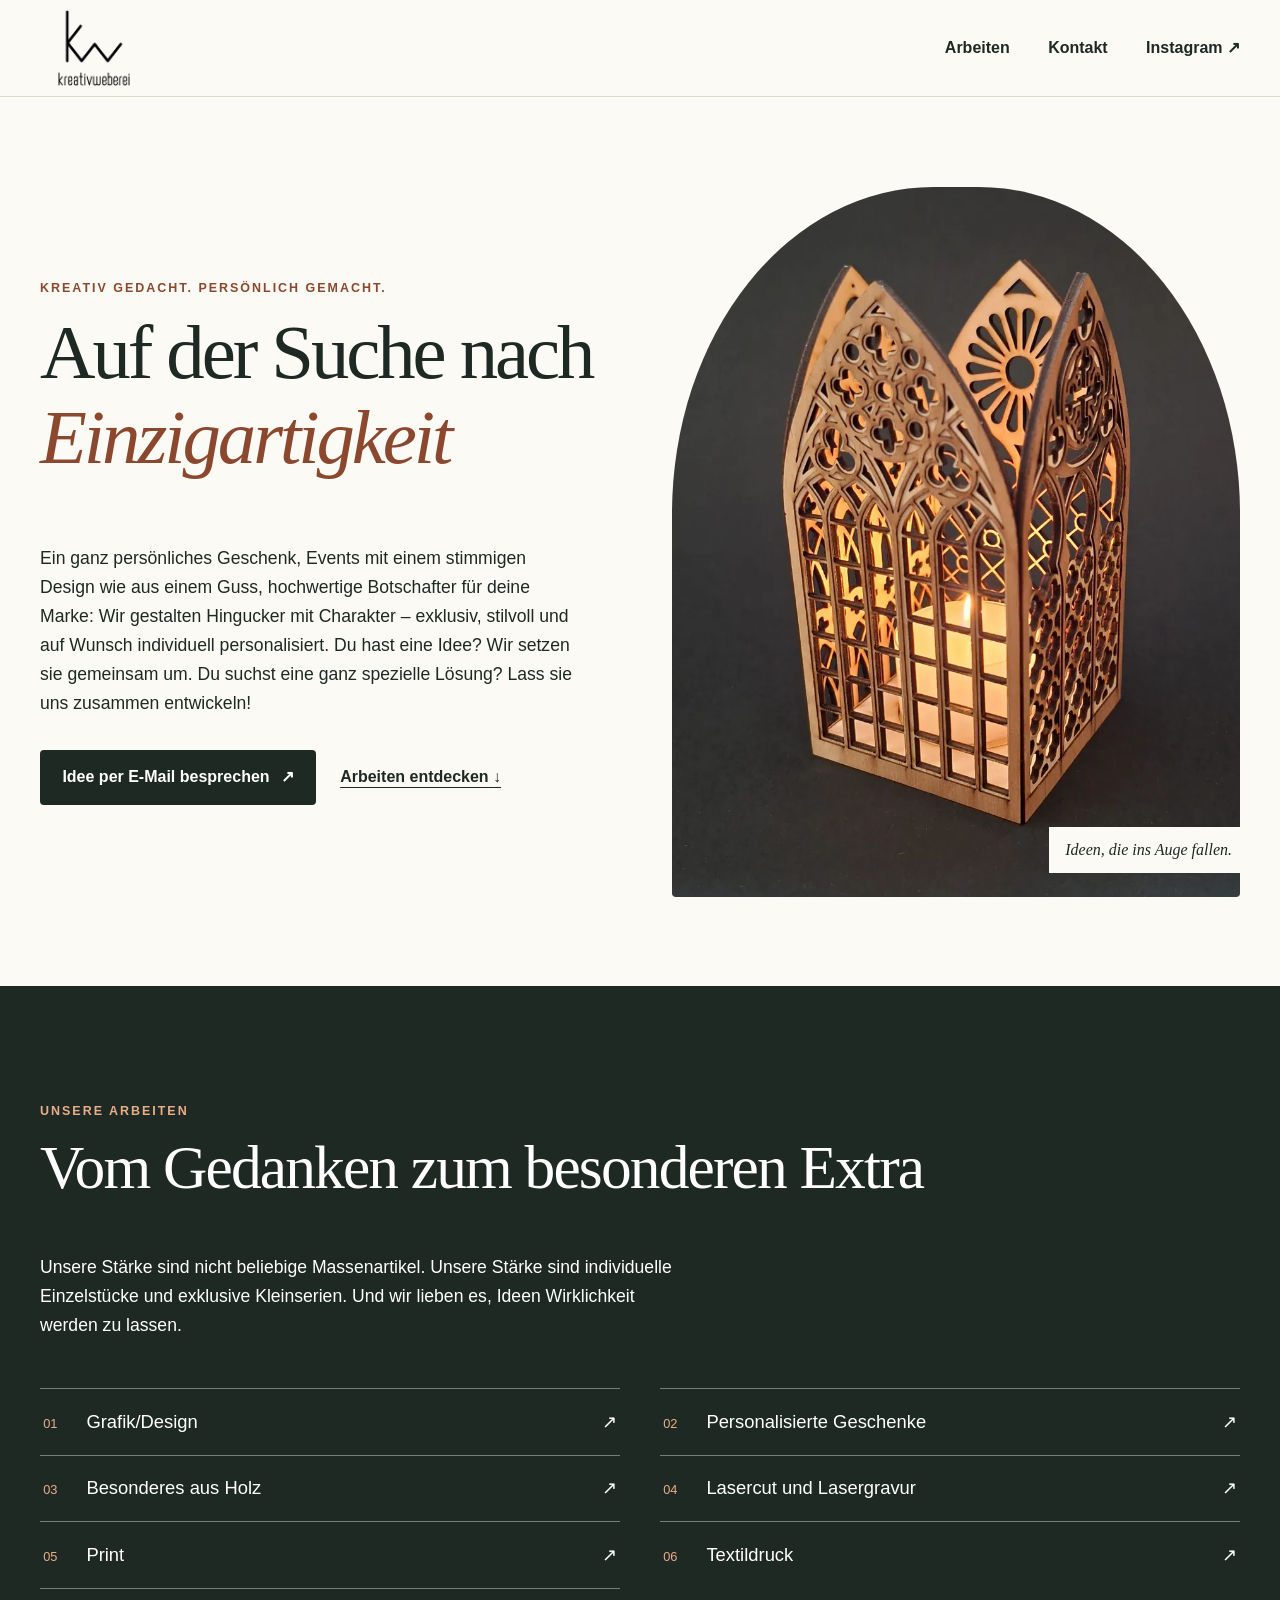
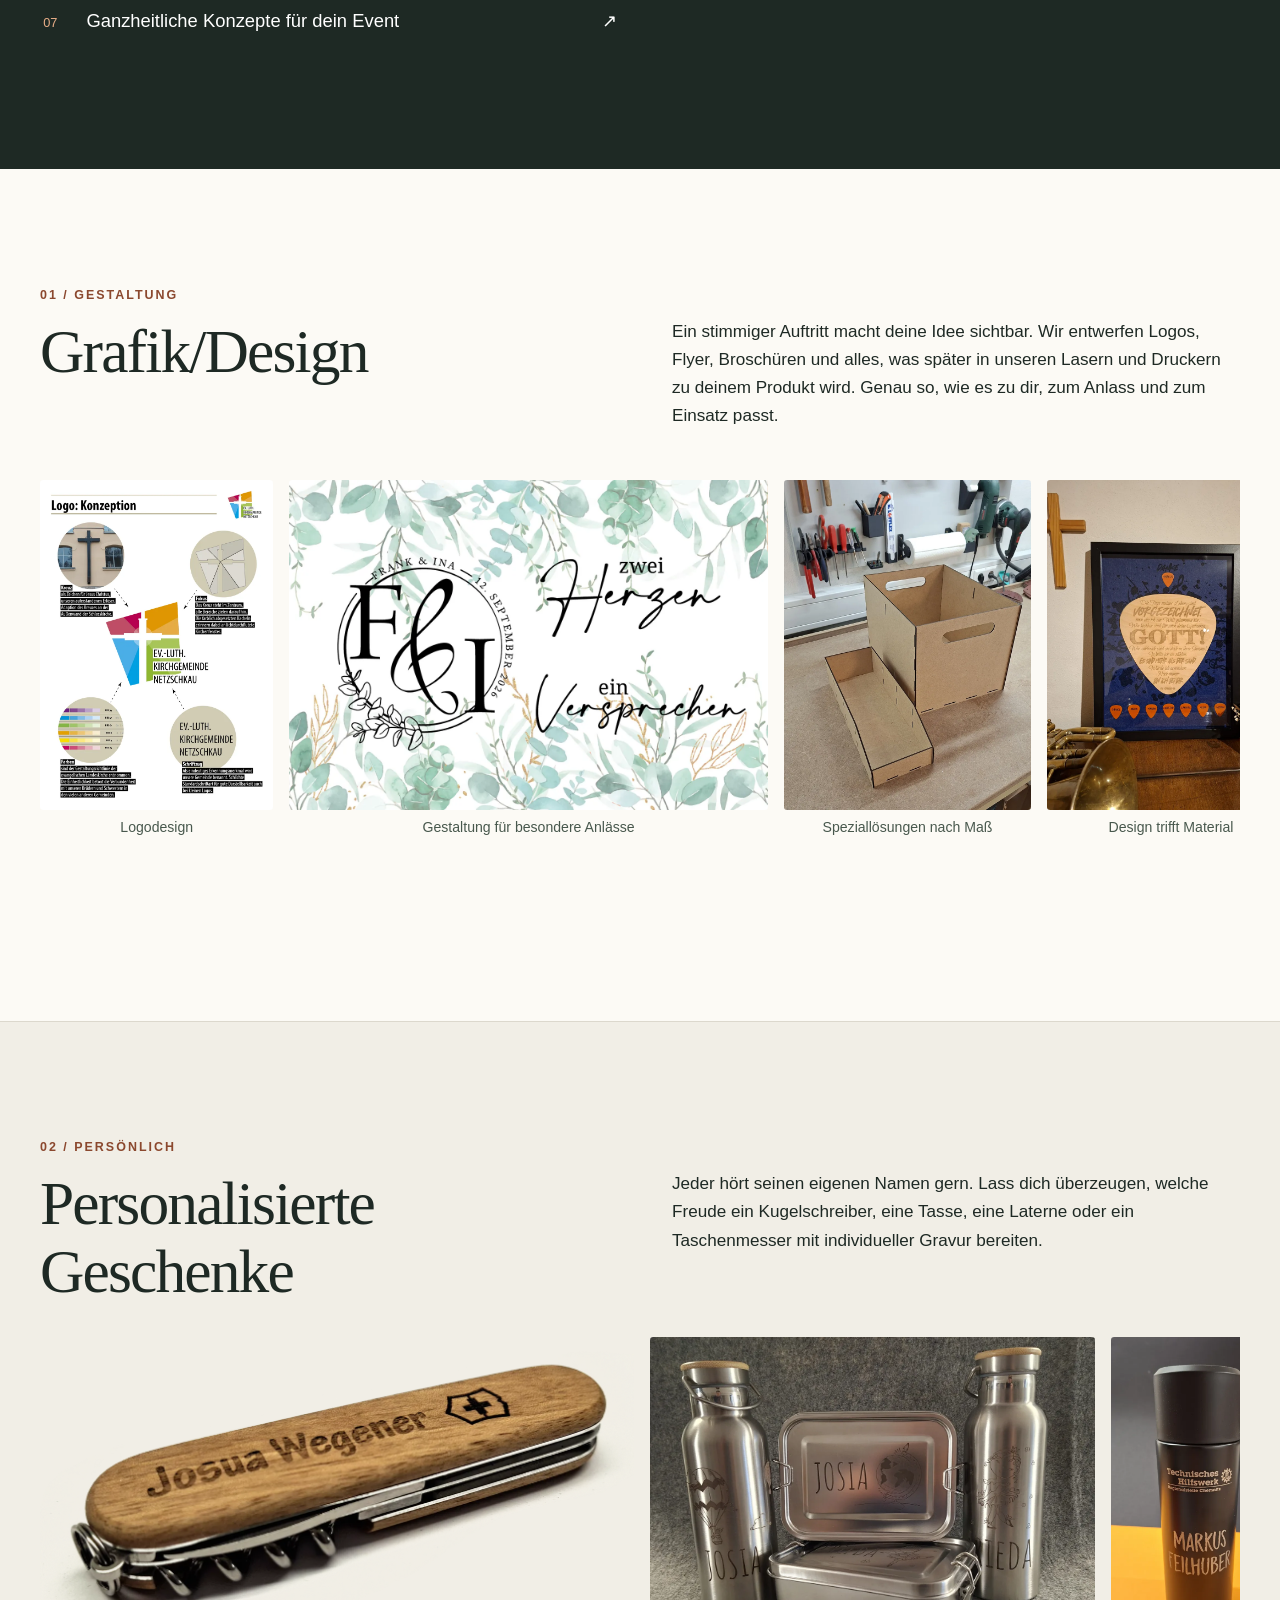
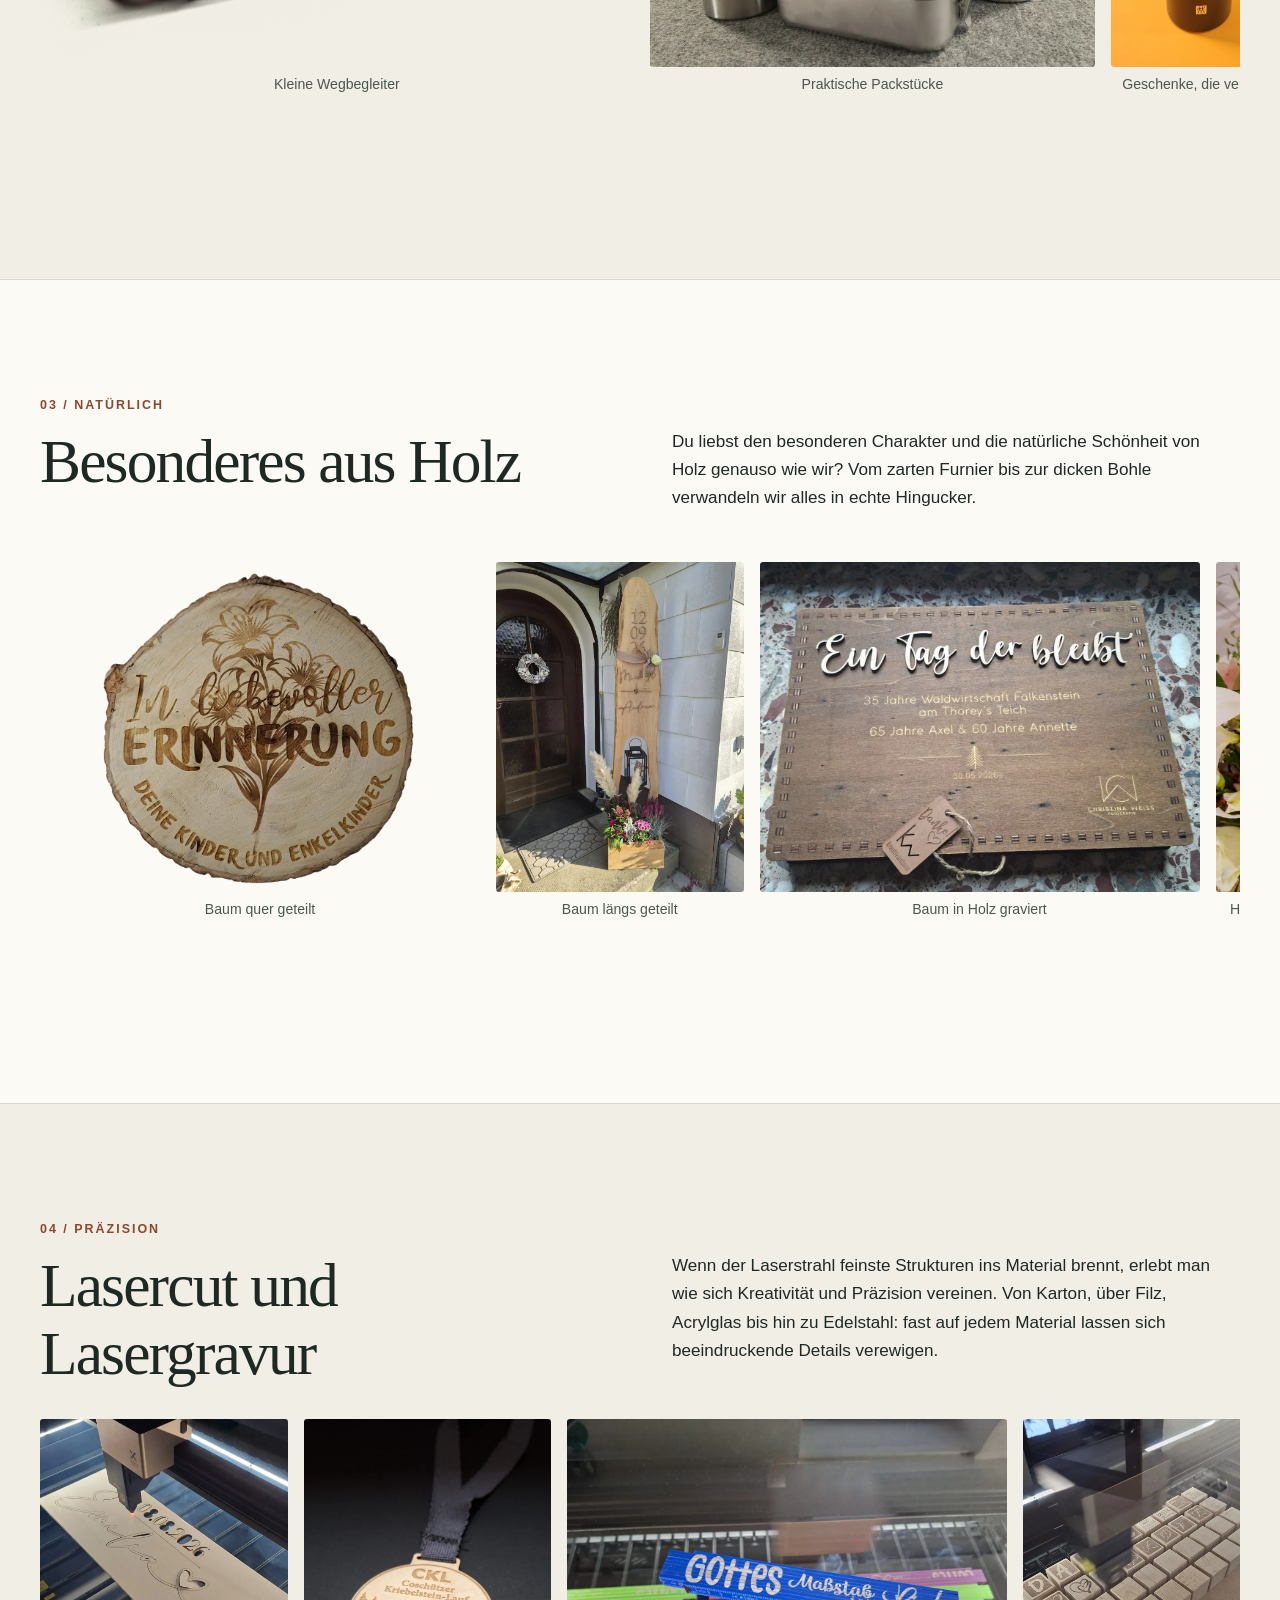
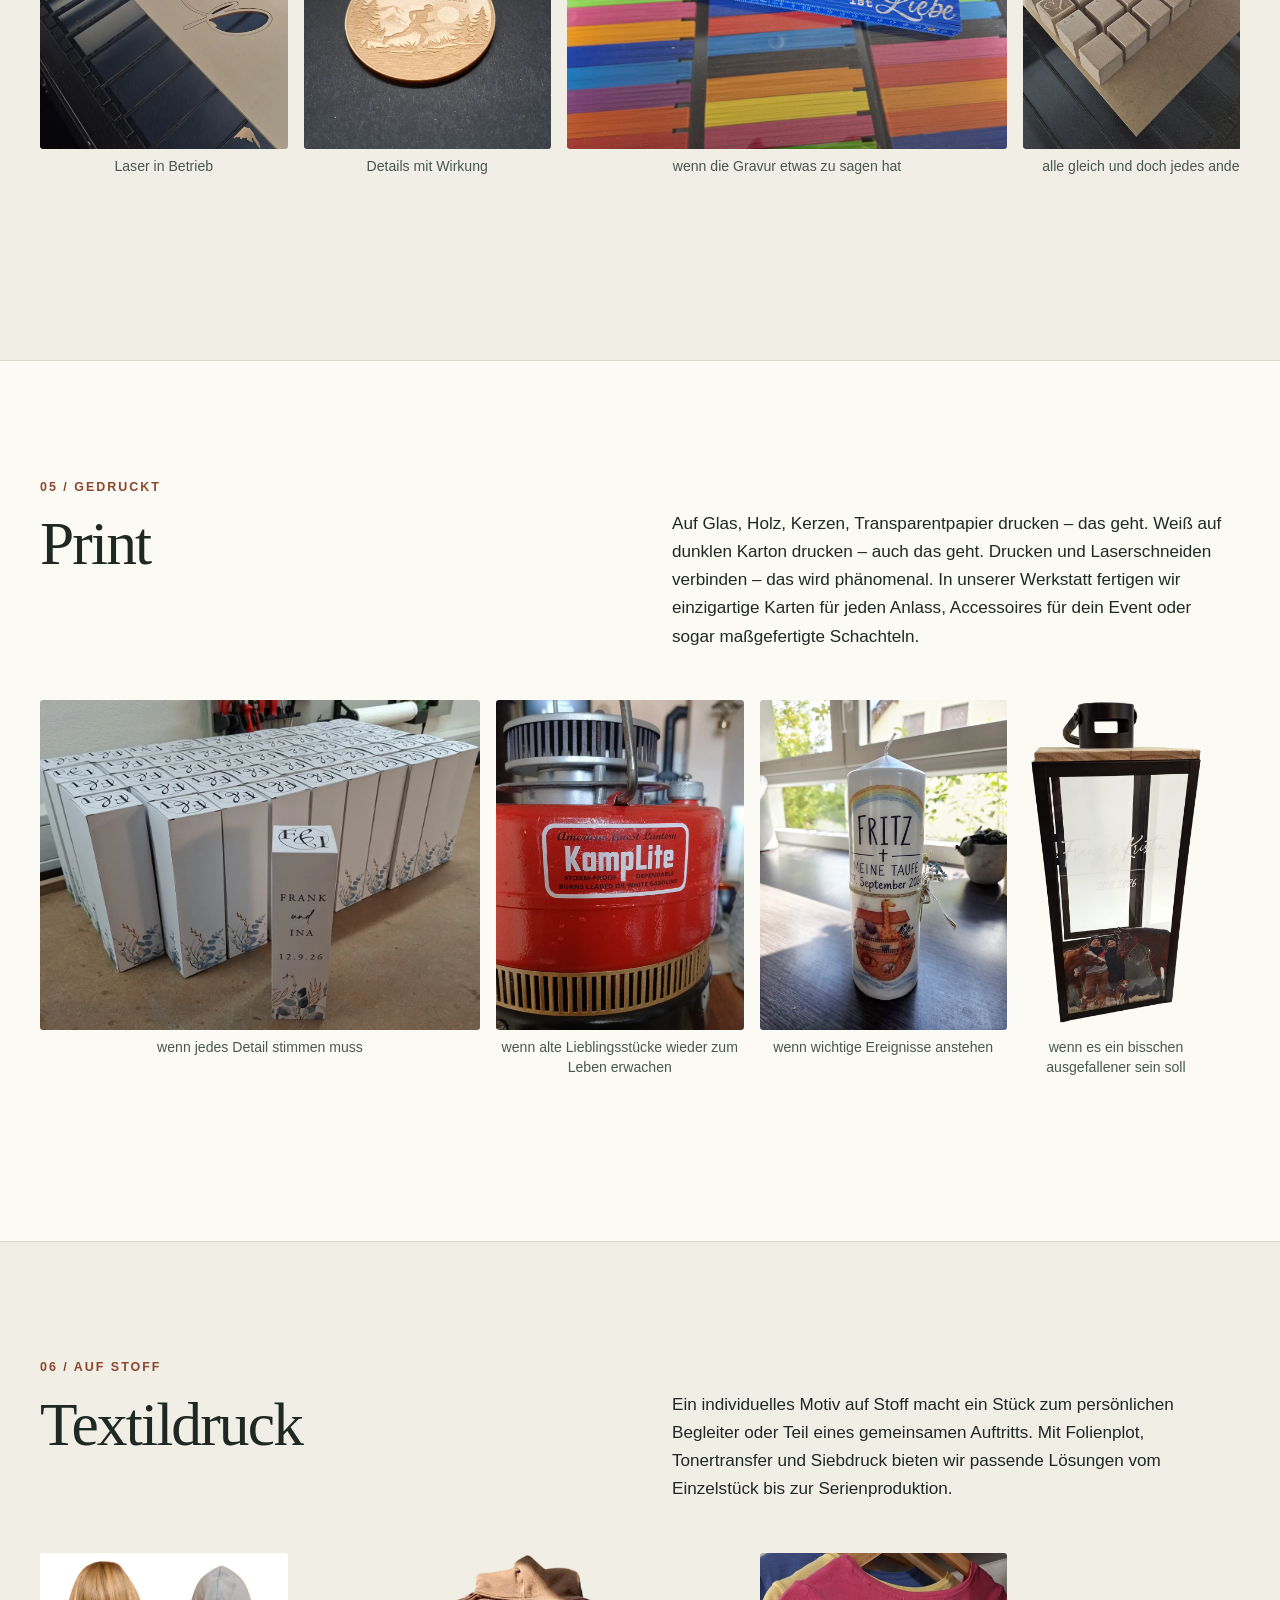
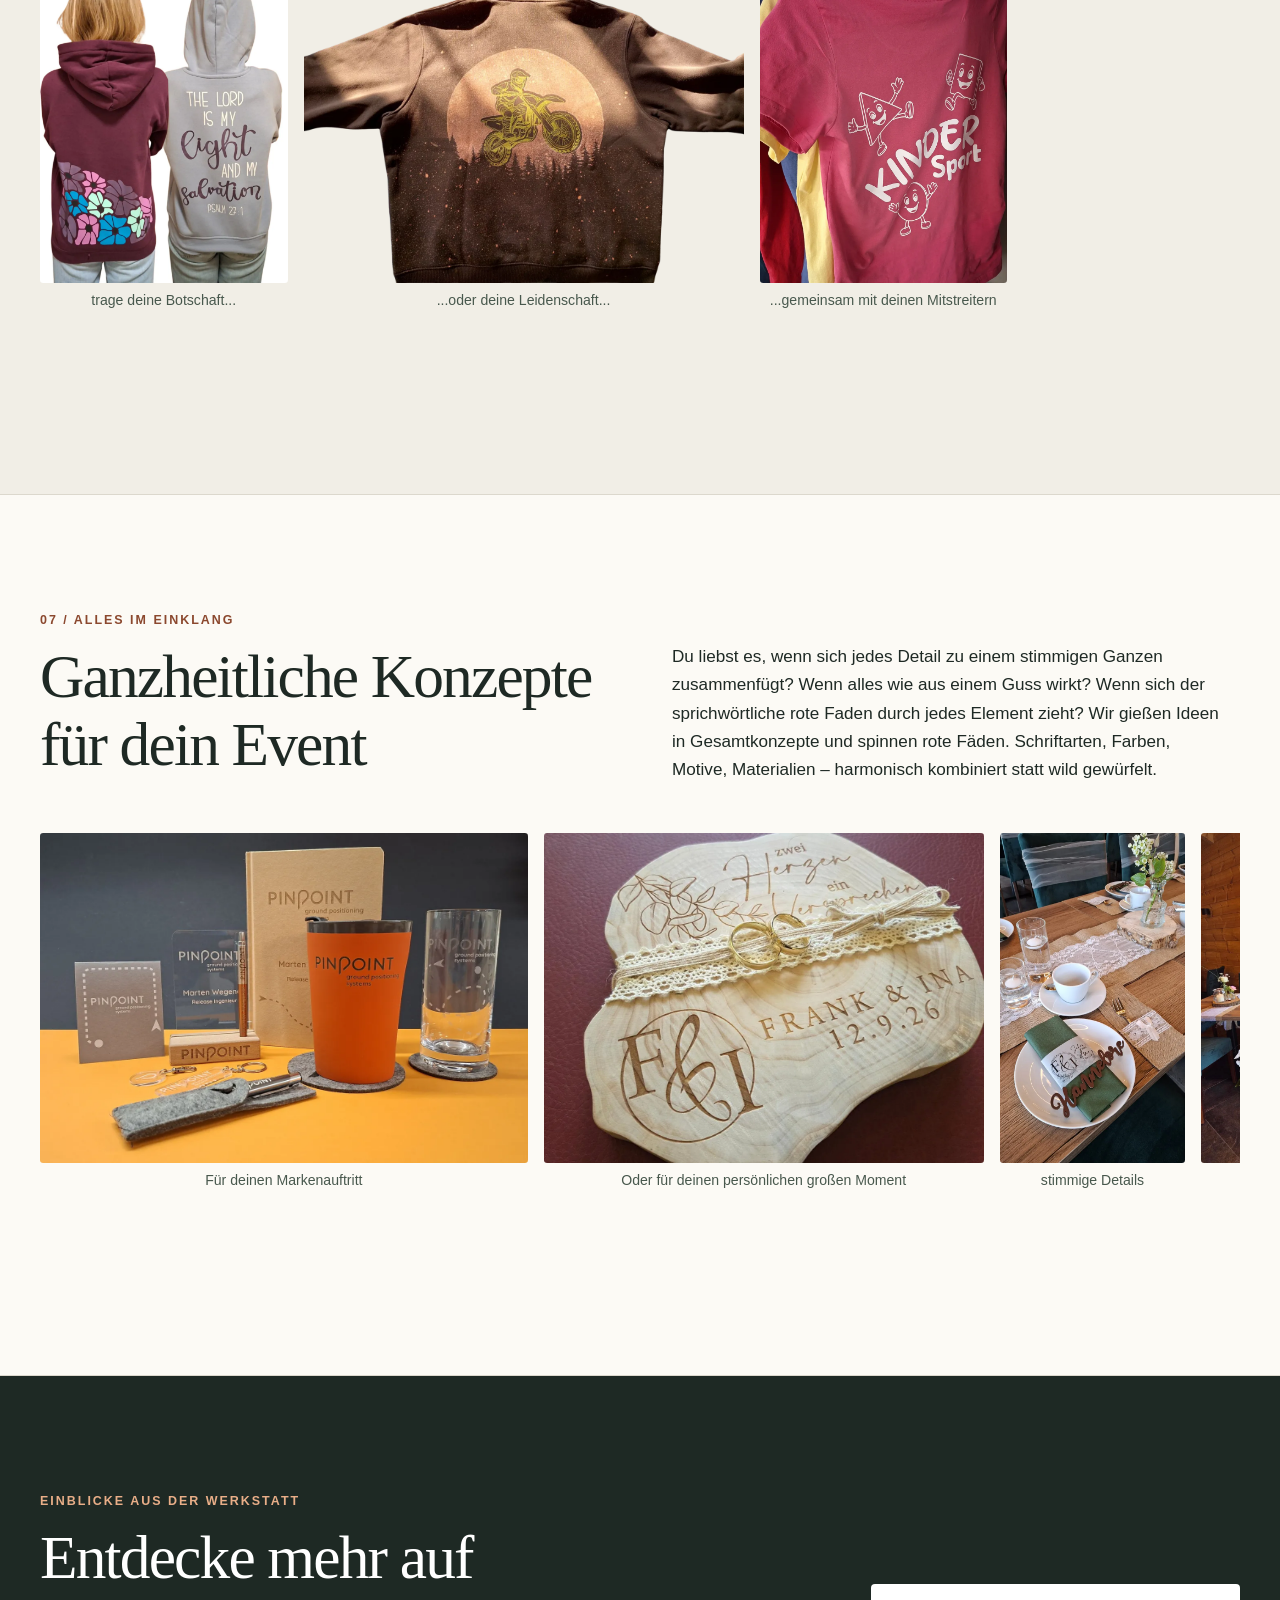
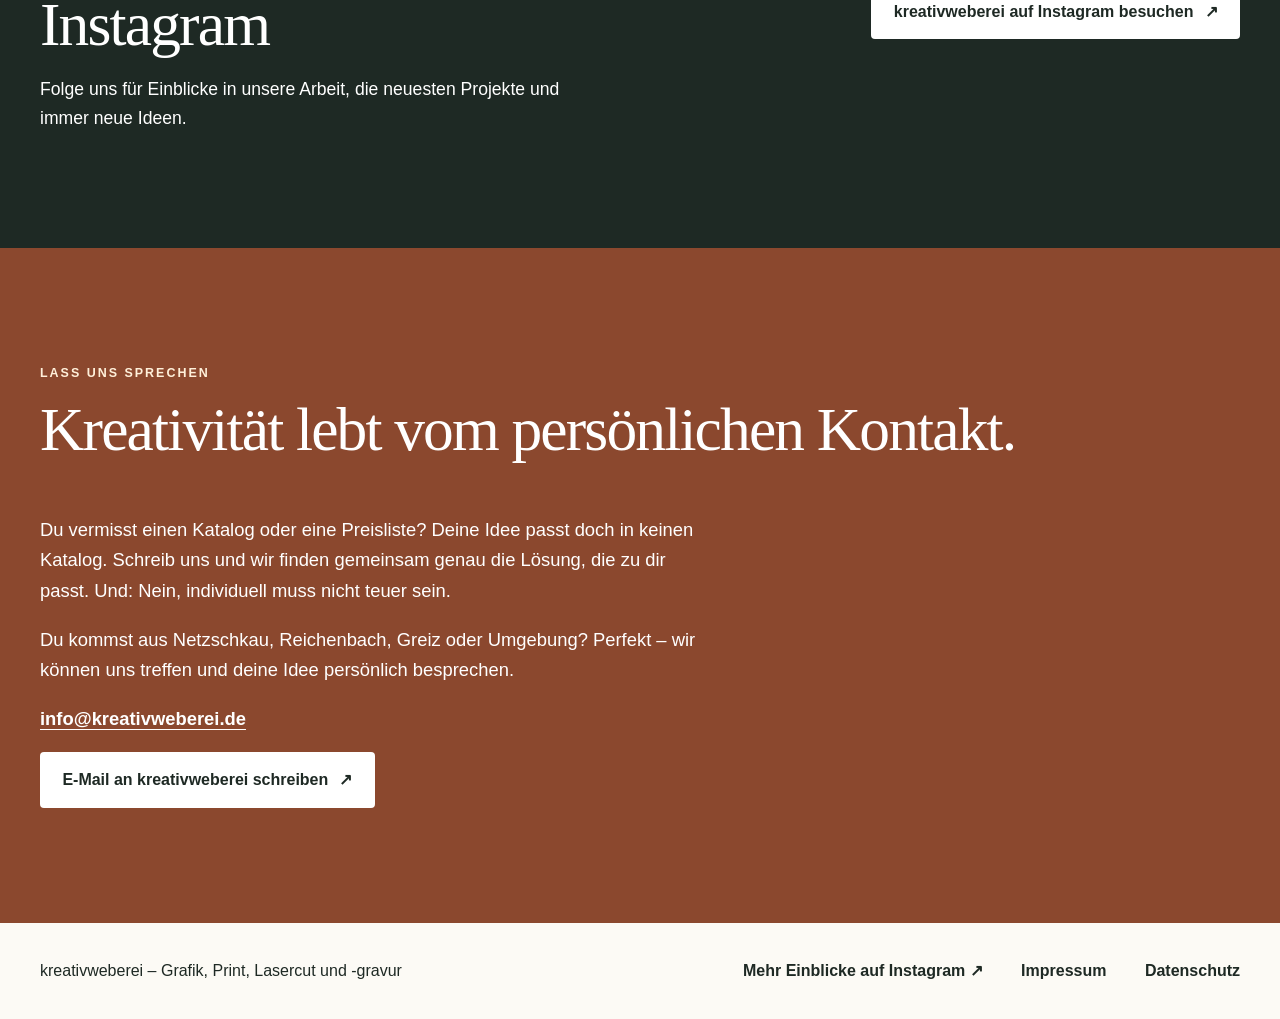
==== commit 59483153: "Kontakttext um persönliche Treffen ergänzen Co-authored-by: Copilot <223556219+Copilot@users.noreply" ====
--- a/index.html
+++ b/index.html
@@ -58,7 +58,6 @@
           <p class="eyebrow">Kreativ gedacht. Persönlich gemacht.</p>
           <h1 id="hero-title">Auf der Suche nach <em>Einzigartigkeit</em></h1>
           <p>Ein ganz persönliches Geschenk, Events mit einem stimmigen Design wie aus einem Guss, hochwertige Botschafter für deine Marke: Wir gestalten Hingucker mit Charakter – exklusiv, stilvoll und auf Wunsch individuell personalisiert. Du hast eine Idee? Wir setzen sie gemeinsam um. Du suchst eine ganz spezielle Lösung? Lass sie uns zusammen entwickeln!</p>
-          <p>Aus Netzschkau gestalten wir individuelle Geschenke, Grafik und Gravuren für Kundinnen und Kunden in Reichenbach, Mylau und im Vogtland.</p>
           <div class="actions">
             <a class="button" href="mailto:info@kreativweberei.de">Idee per E-Mail besprechen <span aria-hidden="true">↗</span></a>
             <a class="text-link" href="#bereiche">Arbeiten entdecken <span aria-hidden="true">↓</span></a>
@@ -219,6 +218,7 @@
         <p class="eyebrow">Lass uns sprechen</p>
         <h2 id="kontakt-title">Kreativität lebt vom persönlichen Kontakt.</h2>
         <p>Du vermisst einen Katalog oder eine Preisliste? Deine Idee passt doch in keinen Katalog. Schreib uns und wir finden gemeinsam genau die Lösung, die zu dir passt. Und: Nein, individuell muss nicht teuer sein.</p>
+        <p>Du kommst aus Netzschkau, Reichenbach, Greiz oder Umgebung? Perfekt – wir können uns treffen und deine Idee persönlich besprechen.</p>
         <p><a href="mailto:info@kreativweberei.de">info@kreativweberei.de</a></p>
         <a class="button button-light" href="mailto:info@kreativweberei.de">E-Mail an kreativweberei schreiben <span aria-hidden="true">↗</span></a>
       </div>
